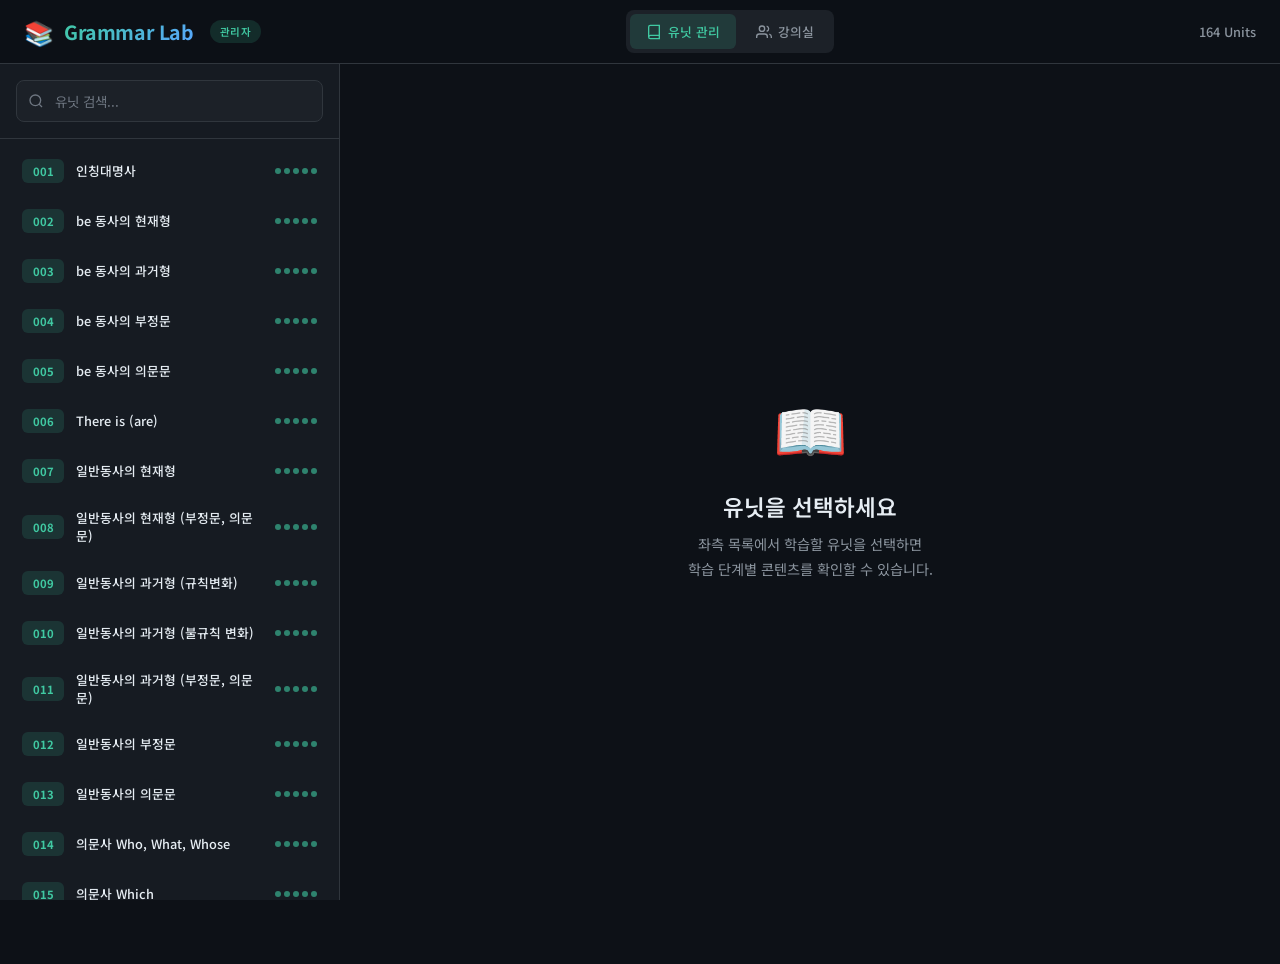
==== index.html @ 6ba76cbd "feat: update Unit 032, 033, 034 concept content with copyright-free versions" ====
<!DOCTYPE html>
<html lang="ko">
<head>
  <meta charset="UTF-8">
  <meta name="viewport" content="width=device-width, initial-scale=1.0">
  <title>영어 문법 학습기 - 관리자</title>
  <meta name="description" content="중등 영어 문법 학습 관리 시스템">
  <link rel="preconnect" href="https://fonts.googleapis.com">
  <link rel="preconnect" href="https://fonts.gstatic.com" crossorigin>
  <link href="https://fonts.googleapis.com/css2?family=Noto+Sans+KR:wght@300;400;500;600;700&family=Inter:wght@300;400;500;600;700&display=swap" rel="stylesheet">
  <link rel="stylesheet" href="style.css">
</head>
<body>
  <!-- Header -->
  <header id="app-header">
    <div class="header-left">
      <button class="mobile-menu-btn" id="mobileMenuBtn" aria-label="메뉴 열기">
        <svg viewBox="0 0 24 24" fill="none" stroke="currentColor" stroke-width="2" width="22" height="22"><line x1="3" y1="6" x2="21" y2="6"/><line x1="3" y1="12" x2="21" y2="12"/><line x1="3" y1="18" x2="21" y2="18"/></svg>
      </button>
      <div class="logo">
        <span class="logo-icon">📚</span>
        <h1>Grammar Lab</h1>
      </div>
      <span class="badge">관리자</span>
    </div>
    <nav class="header-tabs">
      <button class="header-tab active" data-tab="units" id="tabUnits">
        <svg viewBox="0 0 24 24" fill="none" stroke="currentColor" stroke-width="2" width="16" height="16"><path d="M4 19.5A2.5 2.5 0 016.5 17H20"/><path d="M6.5 2H20v20H6.5A2.5 2.5 0 014 19.5v-15A2.5 2.5 0 016.5 2z"/></svg>
        유닛 관리
      </button>
      <button class="header-tab" data-tab="classrooms" id="tabClassrooms">
        <svg viewBox="0 0 24 24" fill="none" stroke="currentColor" stroke-width="2" width="16" height="16"><path d="M17 21v-2a4 4 0 00-4-4H5a4 4 0 00-4 4v2"/><circle cx="9" cy="7" r="4"/><path d="M23 21v-2a4 4 0 00-3-3.87"/><path d="M16 3.13a4 4 0 010 7.75"/></svg>
        강의실
      </button>
    </nav>
    <div class="header-right">
      <span class="unit-count" id="unitCount">0 Units</span>
    </div>
  </header>

  <!-- ==================== TAB: 유닛 관리 ==================== -->
  <div id="tab-units" class="tab-content active">
    <div id="app-container">
      <div class="sidebar-backdrop" id="sidebarBackdrop"></div>
      <aside id="sidebar">
        <div class="search-box">
          <svg class="search-icon" viewBox="0 0 24 24" fill="none" stroke="currentColor" stroke-width="2">
            <circle cx="11" cy="11" r="8"/><line x1="21" y1="21" x2="16.65" y2="16.65"/>
          </svg>
          <input type="text" id="searchInput" placeholder="유닛 검색..." autocomplete="off">
        </div>
        <div id="unitList" class="unit-list"></div>
      </aside>
      <main id="mainContent">
        <div id="emptyState" class="empty-state">
          <div class="empty-icon">📖</div>
          <h2>유닛을 선택하세요</h2>
          <p>좌측 목록에서 학습할 유닛을 선택하면<br>학습 단계별 콘텐츠를 확인할 수 있습니다.</p>
        </div>
        <div id="unitDetail" class="unit-detail hidden">
          <div class="unit-header">
            <div class="unit-number" id="detailUnitNum"></div>
            <h2 class="unit-title" id="detailUnitTitle"></h2>
          </div>
          <div class="stage-stepper" id="stageStepper">
            <div class="stage-step" data-stage="concept"><div class="step-circle">1</div><div class="step-label">개념톡 <kbd class="stage-kbd">1</kbd></div></div>
            <div class="stage-connector"></div>
            <div class="stage-step" data-stage="practiceA"><div class="step-circle">2</div><div class="step-label">연습문제A <kbd class="stage-kbd">2</kbd></div></div>
            <div class="stage-connector"></div>
            <div class="stage-step" data-stage="practiceB"><div class="step-circle">3</div><div class="step-label">연습문제B <kbd class="stage-kbd">3</kbd></div></div>
            <div class="stage-connector"></div>
            <div class="stage-step" data-stage="descriptive"><div class="step-circle">4</div><div class="step-label">서술형문제 <kbd class="stage-kbd">4</kbd></div></div>
            <div class="stage-connector"></div>
            <div class="stage-step" data-stage="practical"><div class="step-circle">5</div><div class="step-label">실전문제 <kbd class="stage-kbd">5</kbd></div></div>
          </div>
          <div class="content-card" id="contentCard">
            <div class="content-header">
              <span class="content-stage-label" id="contentStageLabel"></span>
              <div class="content-nav">
                <button class="nav-btn" id="prevStageBtn" title="이전 단계">
                  <svg viewBox="0 0 24 24" fill="none" stroke="currentColor" stroke-width="2"><polyline points="15 18 9 12 15 6"/></svg>
                </button>
                <button class="nav-btn" id="nextStageBtn" title="다음 단계">
                  <svg viewBox="0 0 24 24" fill="none" stroke="currentColor" stroke-width="2"><polyline points="9 18 15 12 9 6"/></svg>
                </button>
              </div>
            </div>
            <div class="content-body" id="contentBody"></div>
          </div>
        </div>
      </main>
    </div>
  </div>

  <!-- ==================== TAB: 강의실 ==================== -->
  <div id="tab-classrooms" class="tab-content">
    <div id="classroom-container">
      <!-- Left: Classroom List -->
      <div class="sidebar-backdrop" id="classroomSidebarBackdrop"></div>
      <aside id="classroomSidebar" class="classroom-sidebar">
        <div class="sidebar-header-bar">
          <h3>강의실 목록</h3>
          <button class="btn-icon-add" id="btnCreateClassroom" title="새 강의실">
            <svg viewBox="0 0 24 24" fill="none" stroke="currentColor" stroke-width="2" width="18" height="18"><line x1="12" y1="5" x2="12" y2="19"/><line x1="5" y1="12" x2="19" y2="12"/></svg>
          </button>
        </div>
        <div id="classroomList" class="classroom-list"></div>
      </aside>

      <!-- Right: Classroom Detail -->
      <main id="classroomMain" class="classroom-main">
        <!-- Empty State -->
        <div id="classroomEmpty" class="empty-state">
          <div class="empty-icon">🏫</div>
          <h2>강의실을 선택하세요</h2>
          <p>좌측에서 강의실을 선택하거나<br>새 강의실을 만들어 유닛을 추가하세요.</p>
        </div>

        <!-- Classroom Detail -->
        <div id="classroomDetail" class="classroom-detail hidden">
          <!-- Classroom Header -->
          <div class="classroom-header">
            <div class="classroom-title-row">
              <h2 id="classroomName" class="classroom-name" contenteditable="false"></h2>
              <div class="classroom-actions">
                <button class="btn-sm btn-edit" id="btnEditName" title="이름 변경">
                  <svg viewBox="0 0 24 24" fill="none" stroke="currentColor" stroke-width="2" width="14" height="14"><path d="M11 4H4a2 2 0 0 0-2 2v14a2 2 0 0 0 2 2h14a2 2 0 0 0 2-2v-7"/><path d="M18.5 2.5a2.121 2.121 0 0 1 3 3L12 15l-4 1 1-4 9.5-9.5z"/></svg>
                </button>
                <button class="btn-sm btn-delete" id="btnDeleteClassroom" title="강의실 삭제">
                  <svg viewBox="0 0 24 24" fill="none" stroke="currentColor" stroke-width="2" width="14" height="14"><polyline points="3 6 5 6 21 6"/><path d="M19 6v14a2 2 0 0 1-2 2H7a2 2 0 0 1-2-2V6m3 0V4a2 2 0 0 1 2-2h4a2 2 0 0 1 2 2v2"/></svg>
                </button>
              </div>
            </div>
            <p class="classroom-info" id="classroomInfo"></p>
          </div>

          <!-- Assigned Units -->
          <div class="assigned-section">
            <div class="section-header">
              <h3>📋 배정된 유닛</h3>
              <div class="section-header-right">
                <span class="assigned-count" id="assignedCount">0개</span>
                <button class="btn-add-units-open" id="btnOpenAddUnits">
                  <svg viewBox="0 0 24 24" fill="none" stroke="currentColor" stroke-width="2" width="16" height="16"><line x1="12" y1="5" x2="12" y2="19"/><line x1="5" y1="12" x2="19" y2="12"/></svg>
                  유닛 추가
                </button>
              </div>
            </div>
            <div id="assignedUnits" class="assigned-units-grid"></div>
          </div>
        </div>
      </main>
    </div>
  </div>

  <!-- ==================== Unit Add Popup Modal ==================== -->
  <div id="addUnitsOverlay" class="modal-overlay hidden">
    <div class="add-units-popup">
      <div class="popup-header">
        <h3>📚 유닛 추가</h3>
        <button class="popup-close" id="btnCloseAddUnits">
          <svg viewBox="0 0 24 24" fill="none" stroke="currentColor" stroke-width="2" width="20" height="20"><line x1="18" y1="6" x2="6" y2="18"/><line x1="6" y1="6" x2="18" y2="18"/></svg>
        </button>
      </div>
      <div class="popup-content-area">
        <!-- Category Sidebar -->
        <div class="popup-category-sidebar">
          <div class="category-sidebar-header">
            <span class="category-header-label">카테고리</span>
            <div class="category-tabs">
              <button class="category-tab active" data-filter-tab="grammar" id="tabGrammar">문법</button>
              <button class="category-tab" data-filter-tab="level" id="tabLevel">레벨</button>
            </div>
          </div>
          <div id="categorySidebar" class="category-list"></div>
          <div id="levelSidebar" class="category-list hidden">
            <div class="level-placeholder">
              <span style="font-size:1.5rem">🏷️</span>
              <p>레벨 필터는<br>준비 중입니다.</p>
            </div>
          </div>
        </div>
        <!-- Unit List Area -->
        <div class="popup-units-area">
          <div class="popup-search-row">
            <div class="popup-search">
              <svg class="search-icon" viewBox="0 0 24 24" fill="none" stroke="currentColor" stroke-width="2">
                <circle cx="11" cy="11" r="8"/><line x1="21" y1="21" x2="16.65" y2="16.65"/>
              </svg>
              <input type="text" id="addUnitSearch" placeholder="유닛 검색... (번호 또는 이름)" autocomplete="off">
            </div>
            <button class="btn-add-all" id="btnAddAllVisible" title="표시된 유닛 전체 추가">전체 추가</button>
          </div>
          <div class="popup-body">
            <div id="availableUnits" class="popup-units-list"></div>
          </div>
        </div>
      </div>
      <div class="popup-footer">
        <span class="popup-selection-info" id="popupSelectionInfo"></span>
        <button class="modal-btn modal-cancel" id="btnAddUnitsCancel">닫기</button>
      </div>
    </div>
  </div>

  <!-- ==================== Stage Content Viewer Popup ==================== -->
  <div id="stageViewerOverlay" class="modal-overlay hidden">
    <div class="stage-viewer-popup">
      <div class="sv-header">
        <div class="sv-header-info">
          <span class="sv-unit-badge" id="svUnitBadge"></span>
          <h3 id="svTitle"></h3>
        </div>
        <div class="sv-header-actions">
          <label class="sv-toggle" title="정답 보기/숨기기">
            <input type="checkbox" id="svAnswerToggle" checked>
            <span class="sv-toggle-slider"></span>
            <span class="sv-toggle-label" id="svToggleLabel">정답 보기</span>
          </label>
          <button class="popup-close" id="btnCloseStageViewer">
            <svg viewBox="0 0 24 24" fill="none" stroke="currentColor" stroke-width="2" width="20" height="20"><line x1="18" y1="6" x2="6" y2="18"/><line x1="6" y1="6" x2="18" y2="18"/></svg>
          </button>
        </div>
      </div>
      <div class="sv-stage-tabs" id="svStageTabs"></div>
      <div class="sv-body" id="svBody"></div>
    </div>
  </div>

  <!-- Custom Modal -->
  <div id="modalOverlay" class="modal-overlay hidden">
    <div class="modal-box">
      <h3 id="modalTitle">새 강의실</h3>
      <input type="text" id="modalInput" placeholder="강의실 이름을 입력하세요" autocomplete="off">
      <div class="modal-actions">
        <button class="modal-btn modal-cancel" id="modalCancel">취소</button>
        <button class="modal-btn modal-confirm" id="modalConfirm">만들기</button>
      </div>
    </div>
  </div>

  <!-- Confirm Modal -->
  <div id="confirmOverlay" class="modal-overlay hidden">
    <div class="modal-box">
      <h3 id="confirmTitle">강의실 삭제</h3>
      <p id="confirmMessage" class="confirm-msg"></p>
      <div class="modal-actions">
        <button class="modal-btn modal-cancel" id="confirmCancel">취소</button>
        <button class="modal-btn modal-danger" id="confirmOk">삭제</button>
      </div>
    </div>
  </div>

  <script src="app.js"></script>
</body>
</html>
---- style.css ----
/* ============================================
   Grammar Lab - Admin Page Styles
   Dark mode premium design
   ============================================ */

:root {
  /* Color palette */
  --bg-primary: #0d1117;
  --bg-secondary: #161b22;
  --bg-tertiary: #1c2128;
  --bg-card: #21262d;
  --bg-hover: #292e36;
  --bg-active: #1a3a52;

  --text-primary: #e6edf3;
  --text-secondary: #8b949e;
  --text-muted: #6e7681;

  --accent: #40c9a2;
  --accent-dim: rgba(64, 201, 162, 0.15);
  --accent-glow: rgba(64, 201, 162, 0.3);

  --step-1: #40c9a2;
  --step-2: #58a6ff;
  --step-3: #d2a8ff;
  --step-4: #f7c948;
  --step-5: #ff7b72;

  --border: #30363d;
  --border-light: #3d444d;

  --radius-sm: 8px;
  --radius-md: 12px;
  --radius-lg: 16px;
  --radius-xl: 20px;

  --shadow-sm: 0 2px 8px rgba(0,0,0,0.3);
  --shadow-md: 0 4px 16px rgba(0,0,0,0.4);
  --shadow-lg: 0 8px 32px rgba(0,0,0,0.5);

  --transition: 0.25s cubic-bezier(0.4, 0, 0.2, 1);

  --sidebar-width: 340px;
  --header-height: 64px;
}

/* ---- Reset & Base ---- */
*, *::before, *::after {
  margin: 0;
  padding: 0;
  box-sizing: border-box;
}

html {
  font-size: 15px;
  scroll-behavior: smooth;
}

body {
  font-family: 'Noto Sans KR', 'Inter', -apple-system, sans-serif;
  background: var(--bg-primary);
  color: var(--text-primary);
  min-height: 100vh;
  overflow: hidden;
}

/* ---- Scrollbar ---- */
::-webkit-scrollbar {
  width: 6px;
}
::-webkit-scrollbar-track {
  background: transparent;
}
::-webkit-scrollbar-thumb {
  background: var(--border);
  border-radius: 3px;
}
::-webkit-scrollbar-thumb:hover {
  background: var(--border-light);
}

/* ---- Header ---- */
#app-header {
  position: fixed;
  top: 0;
  left: 0;
  right: 0;
  height: var(--header-height);
  background: rgba(13, 17, 23, 0.85);
  backdrop-filter: blur(16px);
  -webkit-backdrop-filter: blur(16px);
  border-bottom: 1px solid var(--border);
  display: flex;
  align-items: center;
  justify-content: space-between;
  padding: 0 24px;
  z-index: 100;
}

.header-left {
  display: flex;
  align-items: center;
  gap: 16px;
}

.logo {
  display: flex;
  align-items: center;
  gap: 10px;
}

.logo-icon {
  font-size: 1.6rem;
}

.logo h1 {
  font-size: 1.3rem;
  font-weight: 700;
  background: linear-gradient(135deg, var(--accent), #58a6ff);
  -webkit-background-clip: text;
  -webkit-text-fill-color: transparent;
  background-clip: text;
  letter-spacing: -0.02em;
}

.badge {
  font-size: 0.7rem;
  font-weight: 600;
  padding: 4px 10px;
  border-radius: 20px;
  background: var(--accent-dim);
  color: var(--accent);
  text-transform: uppercase;
  letter-spacing: 0.05em;
}

.header-right {
  display: flex;
  align-items: center;
  gap: 16px;
}

.unit-count {
  font-size: 0.85rem;
  color: var(--text-secondary);
  font-weight: 500;
}

/* ---- Layout ---- */
#app-container {
  display: flex;
  margin-top: var(--header-height);
  height: calc(100vh - var(--header-height));
}

/* ---- Sidebar ---- */
#sidebar {
  width: var(--sidebar-width);
  min-width: var(--sidebar-width);
  background: var(--bg-secondary);
  border-right: 1px solid var(--border);
  display: flex;
  flex-direction: column;
  height: 100%;
}

.search-box {
  padding: 16px;
  position: relative;
  border-bottom: 1px solid var(--border);
}

.search-icon {
  position: absolute;
  left: 28px;
  top: 50%;
  transform: translateY(-50%);
  width: 16px;
  height: 16px;
  color: var(--text-muted);
  pointer-events: none;
}

.search-box input {
  width: 100%;
  padding: 10px 14px 10px 38px;
  border: 1px solid var(--border);
  border-radius: var(--radius-sm);
  background: var(--bg-tertiary);
  color: var(--text-primary);
  font-size: 0.9rem;
  font-family: inherit;
  outline: none;
  transition: border-color var(--transition), box-shadow var(--transition);
}

.search-box input::placeholder {
  color: var(--text-muted);
}

.search-box input:focus {
  border-color: var(--accent);
  box-shadow: 0 0 0 3px var(--accent-dim);
}

/* ---- Unit List ---- */
.unit-list {
  flex: 1;
  overflow-y: auto;
  padding: 8px;
}

.unit-item {
  display: flex;
  align-items: center;
  gap: 12px;
  padding: 12px 14px;
  border-radius: var(--radius-sm);
  cursor: pointer;
  transition: background var(--transition), transform 0.15s ease;
  margin-bottom: 2px;
}

.unit-item:hover {
  background: var(--bg-hover);
}

.unit-item.active {
  background: var(--bg-active);
  border-left: 3px solid var(--accent);
  padding-left: 11px;
}

.unit-item .unit-num {
  font-size: 0.75rem;
  font-weight: 700;
  color: var(--accent);
  background: var(--accent-dim);
  padding: 4px 8px;
  border-radius: 6px;
  min-width: 42px;
  text-align: center;
  flex-shrink: 0;
}

.unit-item .unit-name {
  font-size: 0.85rem;
  font-weight: 500;
  line-height: 1.4;
  color: var(--text-primary);
  overflow: hidden;
  text-overflow: ellipsis;
  display: -webkit-box;
  -webkit-line-clamp: 2;
  -webkit-box-orient: vertical;
}

.unit-item.active .unit-name {
  color: var(--accent);
}

/* Stage dots in sidebar */
.unit-item .stage-dots {
  display: flex;
  gap: 3px;
  margin-left: auto;
  flex-shrink: 0;
}

.unit-item .stage-dot {
  width: 6px;
  height: 6px;
  border-radius: 50%;
  background: var(--border-light);
}

.unit-item .stage-dot.available {
  background: var(--accent);
  opacity: 0.6;
}

/* ---- Main Content ---- */
#mainContent {
  flex: 1;
  overflow-y: auto;
  padding: 32px 40px;
}

/* ---- Empty State ---- */
.empty-state {
  display: flex;
  flex-direction: column;
  align-items: center;
  justify-content: center;
  height: 100%;
  text-align: center;
  animation: fadeInUp 0.6s ease;
}

.empty-icon {
  font-size: 4rem;
  margin-bottom: 20px;
  animation: float 3s ease-in-out infinite;
}

@keyframes float {
  0%, 100% { transform: translateY(0px); }
  50% { transform: translateY(-12px); }
}

.empty-state h2 {
  font-size: 1.5rem;
  font-weight: 600;
  margin-bottom: 10px;
  color: var(--text-primary);
}

.empty-state p {
  font-size: 0.95rem;
  color: var(--text-secondary);
  line-height: 1.7;
}

/* ---- Hidden ---- */
.hidden {
  display: none !important;
}

/* ---- Unit Detail ---- */
.unit-detail {
  animation: fadeInUp 0.4s ease;
}

@keyframes fadeInUp {
  from {
    opacity: 0;
    transform: translateY(16px);
  }
  to {
    opacity: 1;
    transform: translateY(0);
  }
}

.unit-header {
  display: flex;
  align-items: center;
  gap: 16px;
  margin-bottom: 28px;
}

.unit-number {
  font-size: 1.1rem;
  font-weight: 800;
  color: var(--accent);
  background: var(--accent-dim);
  padding: 8px 16px;
  border-radius: var(--radius-md);
  letter-spacing: 0.02em;
}

.unit-title {
  font-size: 1.6rem;
  font-weight: 700;
  letter-spacing: -0.02em;
}

/* ---- Stage Stepper ---- */
.stage-stepper {
  display: flex;
  align-items: center;
  justify-content: center;
  gap: 0;
  margin-bottom: 32px;
  padding: 24px 16px;
  background: var(--bg-secondary);
  border-radius: var(--radius-lg);
  border: 1px solid var(--border);
}

.stage-step {
  display: flex;
  flex-direction: column;
  align-items: center;
  gap: 8px;
  cursor: pointer;
  position: relative;
  transition: transform var(--transition);
  padding: 4px 8px;
}

.stage-step:hover {
  transform: translateY(-2px);
}

.step-circle {
  width: 44px;
  height: 44px;
  border-radius: 50%;
  display: flex;
  align-items: center;
  justify-content: center;
  font-weight: 700;
  font-size: 1rem;
  background: var(--bg-tertiary);
  border: 2px solid var(--border-light);
  color: var(--text-secondary);
  transition: all var(--transition);
}

.stage-step.active .step-circle {
  transform: scale(1.15);
  box-shadow: 0 0 20px var(--accent-glow);
}

.stage-step[data-stage="concept"] .step-circle { border-color: color-mix(in srgb, var(--step-1) 50%, transparent); }
.stage-step[data-stage="practiceA"] .step-circle { border-color: color-mix(in srgb, var(--step-2) 50%, transparent); }
.stage-step[data-stage="practiceB"] .step-circle { border-color: color-mix(in srgb, var(--step-3) 50%, transparent); }
.stage-step[data-stage="descriptive"] .step-circle { border-color: color-mix(in srgb, var(--step-4) 50%, transparent); }
.stage-step[data-stage="practical"] .step-circle { border-color: color-mix(in srgb, var(--step-5) 50%, transparent); }

.stage-step[data-stage="concept"].active .step-circle { background: var(--step-1); color: #000; border-color: var(--step-1); }
.stage-step[data-stage="practiceA"].active .step-circle { background: var(--step-2); color: #000; border-color: var(--step-2); }
.stage-step[data-stage="practiceB"].active .step-circle { background: var(--step-3); color: #000; border-color: var(--step-3); }
.stage-step[data-stage="descriptive"].active .step-circle { background: var(--step-4); color: #000; border-color: var(--step-4); }
.stage-step[data-stage="practical"].active .step-circle { background: var(--step-5); color: #000; border-color: var(--step-5); }

.stage-step.unavailable {
  opacity: 0.35;
  cursor: not-allowed;
}

.step-label {
  font-size: 0.75rem;
  font-weight: 600;
  color: var(--text-secondary);
  transition: color var(--transition);
  white-space: nowrap;
}

.stage-step.active .step-label {
  color: var(--text-primary);
}

/* Keyboard shortcut badges */
.stage-kbd {
  display: inline-flex;
  align-items: center;
  justify-content: center;
  font-family: 'Inter', monospace;
  font-size: 0.6rem;
  font-weight: 700;
  min-width: 16px;
  height: 16px;
  padding: 0 4px;
  margin-left: 4px;
  border: 1px solid var(--border-light);
  border-radius: 3px;
  background: var(--bg-tertiary);
  color: var(--text-muted);
  box-shadow: 0 1px 0 rgba(0,0,0,0.3);
  vertical-align: middle;
  line-height: 1;
}

.stage-step.active .stage-kbd {
  border-color: rgba(255,255,255,0.2);
  color: var(--text-secondary);
  background: rgba(255,255,255,0.08);
}

.stage-connector {
  flex: 1;
  max-width: 60px;
  min-width: 20px;
  height: 2px;
  background: var(--border-light);
  margin: 0 -4px;
  margin-bottom: 24px;
  position: relative;
}

/* ---- Content Card ---- */
.content-card {
  background: var(--bg-secondary);
  border: 1px solid var(--border);
  border-radius: var(--radius-lg);
  overflow: hidden;
  min-height: 400px;
}

.content-header {
  display: flex;
  align-items: center;
  justify-content: space-between;
  padding: 16px 24px;
  border-bottom: 1px solid var(--border);
  background: var(--bg-tertiary);
}

.content-stage-label {
  font-size: 0.9rem;
  font-weight: 600;
  color: var(--accent);
}

.content-nav {
  display: flex;
  gap: 8px;
}

.nav-btn {
  width: 36px;
  height: 36px;
  border: 1px solid var(--border);
  border-radius: var(--radius-sm);
  background: var(--bg-card);
  color: var(--text-secondary);
  cursor: pointer;
  display: flex;
  align-items: center;
  justify-content: center;
  transition: all var(--transition);
}

.nav-btn:hover {
  background: var(--bg-hover);
  color: var(--text-primary);
  border-color: var(--border-light);
}

.nav-btn:disabled {
  opacity: 0.3;
  cursor: not-allowed;
}

.nav-btn svg {
  width: 18px;
  height: 18px;
}

/* ---- Content Body (MD rendered) ---- */
.content-body {
  padding: 28px 32px;
  line-height: 1.85;
  font-size: 0.95rem;
  max-height: calc(100vh - 380px);
  overflow-y: auto;
}

.content-body h1 {
  font-size: 1.4rem;
  font-weight: 700;
  margin-bottom: 20px;
  padding-bottom: 12px;
  border-bottom: 2px solid var(--accent-dim);
  color: var(--accent);
}

.content-body h2 {
  font-size: 1.2rem;
  font-weight: 600;
  margin: 24px 0 12px;
  color: var(--text-primary);
}

.content-body p {
  margin-bottom: 12px;
  color: var(--text-primary);
}

.content-body strong {
  color: var(--accent);
  font-weight: 600;
}

.content-body blockquote {
  border-left: 3px solid var(--accent);
  margin: 12px 0;
  padding: 10px 18px;
  background: var(--accent-dim);
  border-radius: 0 var(--radius-sm) var(--radius-sm) 0;
  color: var(--text-primary);
}

.content-body blockquote strong {
  color: #58a6ff;
}

.content-body hr {
  border: none;
  border-top: 1px solid var(--border);
  margin: 20px 0;
}

.content-body u {
  text-decoration-color: var(--step-5);
  text-underline-offset: 3px;
}

.content-body code {
  background: var(--bg-card);
  padding: 2px 6px;
  border-radius: 4px;
  font-size: 0.9em;
  color: var(--step-2);
}

.content-body ol,
.content-body ul {
  margin: 8px 0 12px 20px;
}

.content-body li {
  margin-bottom: 6px;
}

/* Teacher / Student markers */
.content-body .teacher-line {
  display: flex;
  gap: 8px;
  align-items: flex-start;
  margin-bottom: 8px;
}

.content-body .answer-block {
  background: rgba(64, 201, 162, 0.08);
  border: 1px solid rgba(64, 201, 162, 0.2);
  border-radius: var(--radius-sm);
  padding: 8px 14px;
  margin: 6px 0 12px;
  font-weight: 500;
}

.content-body .answer-block::before {
  content: '✅ 정답: ';
  color: var(--accent);
  font-weight: 600;
}

.content-body .question-block {
  background: rgba(88, 166, 255, 0.08);
  border: 1px solid rgba(88, 166, 255, 0.15);
  border-radius: var(--radius-sm);
  padding: 12px 16px;
  margin: 10px 0;
}

/* Fill-in-the-blank styled markers */
.fill-blank {
  display: inline-block;
  min-width: 120px;
  text-align: center;
  border-bottom: 2px solid var(--accent);
  color: var(--accent);
  font-weight: 600;
  padding: 2px 14px;
  margin: 0 2px;
  background: rgba(64, 201, 162, 0.1);
  border-radius: 3px 3px 0 0;
  letter-spacing: 2px;
  font-size: 0.95em;
}

.sv-body .fill-blank {
  min-width: 120px;
}

/* Answer choice chips */
.choice-options {
  display: flex;
  align-items: center;
  gap: 8px;
  margin: 6px 0 4px;
  flex-wrap: wrap;
}

.choice-label {
  font-size: 0.8em;
  font-weight: 600;
  color: var(--step-5);
  background: rgba(187, 119, 247, 0.12);
  padding: 3px 10px;
  border-radius: 10px;
  letter-spacing: 1px;
}

.choice-chip {
  display: inline-block;
  background: rgba(187, 119, 247, 0.08);
  border: 1px solid rgba(187, 119, 247, 0.3);
  color: var(--text-primary);
  padding: 4px 16px;
  border-radius: 14px;
  font-size: 0.92em;
  font-weight: 500;
  letter-spacing: 0.5px;
}

/* Question images */
.q-image {
  display: block;
  max-width: 280px;
  margin: 8px 0;
  border-radius: var(--radius-sm);
  border: 1px solid var(--border);
}

/* Number badges */
.q-number {
  display: inline-flex;
  align-items: center;
  justify-content: center;
  width: 28px;
  height: 28px;
  border-radius: 50%;
  background: var(--accent-dim);
  color: var(--accent);
  font-size: 0.75rem;
  font-weight: 700;
  margin-right: 8px;
  flex-shrink: 0;
}

/* ---- Animations ---- */
@keyframes slideIn {
  from { opacity: 0; transform: translateX(-8px); }
  to { opacity: 1; transform: translateX(0); }
}

.unit-item {
  animation: slideIn 0.3s ease forwards;
  opacity: 0;
}

/* Stagger animation for unit items */
.unit-item:nth-child(1) { animation-delay: 0s; }
.unit-item:nth-child(2) { animation-delay: 0.02s; }
.unit-item:nth-child(3) { animation-delay: 0.04s; }
.unit-item:nth-child(4) { animation-delay: 0.06s; }
.unit-item:nth-child(5) { animation-delay: 0.08s; }
.unit-item:nth-child(6) { animation-delay: 0.1s; }
.unit-item:nth-child(7) { animation-delay: 0.12s; }
.unit-item:nth-child(8) { animation-delay: 0.14s; }
.unit-item:nth-child(9) { animation-delay: 0.16s; }
.unit-item:nth-child(10) { animation-delay: 0.18s; }
.unit-item:nth-child(n+11) { animation-delay: 0.2s; }

/* ---- Mobile Menu Button (hidden on desktop) ---- */
.mobile-menu-btn {
  display: none;
  width: 40px;
  height: 40px;
  border: 1px solid var(--border);
  border-radius: var(--radius-sm);
  background: var(--bg-tertiary);
  color: var(--text-secondary);
  cursor: pointer;
  align-items: center;
  justify-content: center;
  transition: all var(--transition);
  flex-shrink: 0;
}

.mobile-menu-btn:hover {
  background: var(--bg-hover);
  color: var(--text-primary);
}

/* ---- Sidebar Backdrop (hidden on desktop) ---- */
.sidebar-backdrop {
  display: none;
}

/* ---- Responsive: Tablet (≤900px) ---- */
@media (max-width: 900px) {
  :root {
    --sidebar-width: 280px;
  }

  #mainContent,
  .classroom-main {
    padding: 20px;
  }

  .stage-stepper {
    flex-wrap: wrap;
    gap: 8px;
  }

  .stage-connector {
    display: none;
  }
}

/* ---- Responsive: Mobile (≤768px) ---- */
@media (max-width: 768px) {
  :root {
    --header-height: 56px;
    --sidebar-width: 85vw;
  }

  html {
    font-size: 14px;
  }

  body {
    overflow-x: hidden;
    overflow-y: auto;
  }

  /* ---- Mobile Header ---- */
  .mobile-menu-btn {
    display: flex;
  }

  #app-header {
    padding: 0 12px;
    height: var(--header-height);
  }

  .header-left {
    gap: 10px;
  }

  .logo-icon {
    font-size: 1.3rem;
  }

  .logo h1 {
    font-size: 1.1rem;
  }

  .badge {
    font-size: 0.6rem;
    padding: 3px 8px;
  }

  .header-tabs {
    padding: 2px;
    gap: 2px;
  }

  .header-tab {
    padding: 6px 10px;
    font-size: 0.78rem;
    gap: 4px;
  }

  .header-tab svg {
    width: 14px;
    height: 14px;
  }

  .header-right {
    display: none;
  }

  /* ---- Mobile Sidebar (slide overlay) ---- */
  .sidebar-backdrop {
    display: block;
    position: fixed;
    top: var(--header-height);
    left: 0;
    right: 0;
    bottom: 0;
    background: rgba(0, 0, 0, 0.5);
    backdrop-filter: blur(2px);
    z-index: 49;
    opacity: 0;
    pointer-events: none;
    transition: opacity 0.3s ease;
  }

  .sidebar-backdrop.active {
    opacity: 1;
    pointer-events: auto;
  }

  #sidebar,
  .classroom-sidebar {
    position: fixed;
    left: 0;
    top: var(--header-height);
    height: calc(100vh - var(--header-height));
    z-index: 50;
    width: var(--sidebar-width);
    min-width: var(--sidebar-width);
    transform: translateX(-100%);
    transition: transform 0.3s cubic-bezier(0.4, 0, 0.2, 1);
    box-shadow: none;
  }

  #sidebar.open,
  .classroom-sidebar.open {
    transform: translateX(0);
    box-shadow: 4px 0 24px rgba(0, 0, 0, 0.4);
  }

  /* ---- Mobile Main Layout ---- */
  #app-container,
  #classroom-container {
    flex-direction: column;
    height: auto;
    min-height: calc(100vh - var(--header-height));
  }

  #mainContent,
  .classroom-main {
    flex: 1;
    padding: 16px;
    overflow-y: auto;
    -webkit-overflow-scrolling: touch;
  }

  /* ---- Mobile Unit Detail ---- */
  .unit-header {
    flex-direction: column;
    align-items: flex-start;
    gap: 8px;
    margin-bottom: 16px;
  }

  .unit-number {
    font-size: 0.9rem;
    padding: 6px 12px;
  }

  .unit-title {
    font-size: 1.2rem;
  }

  /* ---- Mobile Stage Stepper ---- */
  .stage-stepper {
    padding: 14px 8px;
    margin-bottom: 16px;
    overflow-x: auto;
    flex-wrap: nowrap;
    -webkit-overflow-scrolling: touch;
    gap: 0;
    justify-content: flex-start;
  }

  .stage-stepper::-webkit-scrollbar {
    display: none;
  }

  .stage-step {
    min-width: 0;
    flex-shrink: 0;
    padding: 4px 6px;
  }

  .step-circle {
    width: 36px;
    height: 36px;
    font-size: 0.85rem;
  }

  .step-label {
    font-size: 0.65rem;
  }

  .stage-connector {
    min-width: 12px;
    max-width: 24px;
  }

  /* ---- Mobile Content Card ---- */
  .content-card {
    min-height: 300px;
    border-radius: var(--radius-md);
  }

  .content-header {
    padding: 12px 14px;
  }

  .content-stage-label {
    font-size: 0.8rem;
  }

  .content-body {
    padding: 16px;
    max-height: none;
    font-size: 0.9rem;
  }

  .content-body h1 {
    font-size: 1.15rem;
  }

  .content-body h2 {
    font-size: 1.05rem;
  }

  /* ---- Mobile Empty State ---- */
  .empty-state {
    padding: 40px 20px;
    min-height: calc(100vh - var(--header-height) - 40px);
  }

  .empty-icon {
    font-size: 3rem;
  }

  .empty-state h2 {
    font-size: 1.2rem;
  }

  .empty-state p {
    font-size: 0.85rem;
  }

  /* ---- Mobile Classroom Detail ---- */
  .classroom-header {
    margin-bottom: 20px;
  }

  .classroom-name {
    font-size: 1.2rem;
  }

  .classroom-title-row {
    flex-wrap: wrap;
    gap: 8px;
  }

  .assigned-section {
    margin-bottom: 20px;
  }

  .section-header {
    flex-wrap: wrap;
    gap: 8px;
  }

  .section-header h3 {
    font-size: 0.95rem;
  }

  .section-header-right {
    width: 100%;
    justify-content: space-between;
  }

  /* ---- Mobile Stage Row in Cards ---- */
  .auc-stages-row {
    overflow-x: auto;
    -webkit-overflow-scrolling: touch;
    justify-content: flex-start;
    padding: 4px 0;
  }

  .auc-stages-row::-webkit-scrollbar {
    display: none;
  }

  .auc-stage-circle {
    width: 26px;
    height: 26px;
    font-size: 0.65rem;
  }

  .auc-stage-label {
    font-size: 0.55rem;
  }

  .auc-stage-connector {
    width: 16px;
    margin-bottom: 14px;
  }

  /* ---- Mobile Add Units Popup ---- */
  .add-units-popup {
    width: 100vw;
    max-width: 100vw;
    max-height: 100vh;
    height: 100vh;
    border-radius: 0;
  }

  .popup-content-area {
    flex-direction: column;
  }

  .popup-category-sidebar {
    width: 100%;
    min-width: 100%;
    border-right: none;
    border-bottom: 1px solid var(--border);
    max-height: 140px;
  }

  .category-list {
    display: flex;
    flex-wrap: wrap;
    overflow-x: auto;
    padding: 6px;
    gap: 4px;
  }

  .category-btn {
    padding: 6px 10px;
    white-space: nowrap;
    font-size: 0.72rem;
    flex-shrink: 0;
    width: auto;
  }

  .popup-units-area {
    flex: 1;
    min-height: 0;
  }

  .popup-search-row {
    padding: 10px 12px;
  }

  .popup-body {
    padding: 0 12px;
    max-height: none;
    flex: 1;
  }

  /* ---- Mobile Modals ---- */
  .modal-box {
    min-width: 0;
    max-width: 92vw;
    width: 92vw;
    padding: 20px;
  }

  /* ---- Mobile Chat UI ---- */
  .chat-container {
    padding: 12px;
    max-height: none;
    gap: 10px;
  }

  .chat-bubble {
    max-width: 92%;
  }

  .bubble-avatar {
    width: 30px;
    height: 30px;
    font-size: 1rem;
  }

  .bubble-text {
    padding: 8px 12px;
    font-size: 0.82rem;
  }

  .chat-example {
    margin: 0 36px;
    padding: 8px 12px;
    font-size: 0.8rem;
  }

  .chat-text {
    margin: 0 36px;
    font-size: 0.8rem;
  }

  .chat-quiz {
    padding: 12px;
  }

  .quiz-option {
    padding: 8px 12px;
    font-size: 0.8rem;
  }

  .chat-continue {
    padding: 10px 12px;
    gap: 8px;
  }

  .chat-next-btn {
    padding: 8px 20px;
    font-size: 0.82rem;
  }

  .tts-mute-btn {
    padding: 6px 10px;
    font-size: 0.75rem;
  }

  .tts-mute-btn span {
    display: none;
  }

  /* ---- Mobile Stage Viewer Popup ---- */
  .stage-viewer-popup {
    width: 100vw;
    max-width: 100vw;
    max-height: 100vh;
    height: 100vh;
    border-radius: 0;
  }

  .sv-header {
    flex-wrap: wrap;
    padding: 12px 14px;
    gap: 8px;
  }

  .sv-header h3 {
    font-size: 0.95rem;
  }

  .sv-header-actions {
    gap: 8px;
  }

  .sv-toggle-label {
    display: none;
  }

  .sv-stage-tabs {
    padding: 8px 12px;
    gap: 4px;
  }

  .sv-tab {
    padding: 6px 10px;
    font-size: 0.72rem;
  }

  .sv-tab-num {
    width: 18px;
    height: 18px;
    font-size: 0.6rem;
  }

  .sv-body {
    padding: 16px;
    font-size: 0.85rem;
  }
}

/* ============================================
   Header Tabs
   ============================================ */
.header-tabs {
  display: flex;
  gap: 4px;
  background: var(--bg-tertiary);
  padding: 4px;
  border-radius: var(--radius-sm);
}

.header-tab {
  display: flex;
  align-items: center;
  gap: 6px;
  padding: 8px 16px;
  border: none;
  border-radius: 6px;
  background: transparent;
  color: var(--text-secondary);
  font-family: inherit;
  font-size: 0.85rem;
  font-weight: 500;
  cursor: pointer;
  transition: all var(--transition);
  white-space: nowrap;
}

.header-tab:hover {
  color: var(--text-primary);
  background: var(--bg-hover);
}

.header-tab.active {
  background: var(--accent-dim);
  color: var(--accent);
}

.header-tab svg {
  flex-shrink: 0;
}

/* ============================================
   Tab Content
   ============================================ */
.tab-content {
  display: none;
}

.tab-content.active {
  display: block;
}

/* ============================================
   Classroom Tab Layout
   ============================================ */
#classroom-container {
  display: flex;
  margin-top: var(--header-height);
  height: calc(100vh - var(--header-height));
}

.classroom-sidebar {
  width: 300px;
  min-width: 300px;
  background: var(--bg-secondary);
  border-right: 1px solid var(--border);
  display: flex;
  flex-direction: column;
  height: 100%;
}

.sidebar-header-bar {
  display: flex;
  align-items: center;
  justify-content: space-between;
  padding: 16px 18px;
  border-bottom: 1px solid var(--border);
}

.sidebar-header-bar h3 {
  font-size: 0.95rem;
  font-weight: 600;
  color: var(--text-primary);
}

.btn-icon-add {
  width: 34px;
  height: 34px;
  border: 1px solid var(--accent);
  border-radius: var(--radius-sm);
  background: var(--accent-dim);
  color: var(--accent);
  cursor: pointer;
  display: flex;
  align-items: center;
  justify-content: center;
  transition: all var(--transition);
}

.btn-icon-add:hover {
  background: var(--accent);
  color: #000;
}

.classroom-list {
  flex: 1;
  overflow-y: auto;
  padding: 8px;
}

.classroom-item {
  display: flex;
  align-items: center;
  gap: 12px;
  padding: 14px 16px;
  border-radius: var(--radius-sm);
  cursor: pointer;
  transition: background var(--transition);
  margin-bottom: 2px;
}

.classroom-item:hover {
  background: var(--bg-hover);
}

.classroom-item.active {
  background: var(--bg-active);
  border-left: 3px solid var(--step-2);
  padding-left: 13px;
}

.classroom-item .classroom-icon {
  font-size: 1.3rem;
  flex-shrink: 0;
}

.classroom-item .classroom-item-info {
  flex: 1;
  min-width: 0;
}

.classroom-item .classroom-item-name {
  font-size: 0.9rem;
  font-weight: 600;
  color: var(--text-primary);
  margin-bottom: 2px;
}

.classroom-item.active .classroom-item-name {
  color: var(--step-2);
}

.classroom-item .classroom-item-count {
  font-size: 0.75rem;
  color: var(--text-muted);
}

/* ---- Classroom Main ---- */
.classroom-main {
  flex: 1;
  overflow-y: auto;
  padding: 32px 40px;
}

.classroom-detail {
  animation: fadeInUp 0.4s ease;
}

.classroom-header {
  margin-bottom: 32px;
}

.classroom-title-row {
  display: flex;
  align-items: center;
  gap: 12px;
  margin-bottom: 8px;
}

.classroom-name {
  font-size: 1.6rem;
  font-weight: 700;
  letter-spacing: -0.02em;
  outline: none;
  padding: 4px 8px;
  border-radius: var(--radius-sm);
  border: 2px solid transparent;
  transition: border-color var(--transition);
}

.classroom-name[contenteditable="true"] {
  border-color: var(--step-2);
  background: var(--bg-tertiary);
}

.classroom-actions {
  display: flex;
  gap: 8px;
}

.btn-sm {
  width: 32px;
  height: 32px;
  border: 1px solid var(--border);
  border-radius: 6px;
  background: var(--bg-card);
  cursor: pointer;
  display: flex;
  align-items: center;
  justify-content: center;
  transition: all var(--transition);
}

.btn-edit {
  color: var(--step-2);
}
.btn-edit:hover {
  background: rgba(88, 166, 255, 0.15);
  border-color: var(--step-2);
}

.btn-delete {
  color: var(--step-5);
}
.btn-delete:hover {
  background: rgba(255, 123, 114, 0.15);
  border-color: var(--step-5);
}

.classroom-info {
  font-size: 0.85rem;
  color: var(--text-secondary);
  padding-left: 12px;
}

/* ---- Assigned Units Section ---- */
.assigned-section {
  margin-bottom: 32px;
}

.section-header {
  display: flex;
  align-items: center;
  justify-content: space-between;
  margin-bottom: 16px;
}

.section-header h3 {
  font-size: 1.05rem;
  font-weight: 600;
}

.assigned-count {
  font-size: 0.8rem;
  font-weight: 600;
  color: var(--accent);
  background: var(--accent-dim);
  padding: 4px 10px;
  border-radius: 12px;
}

.assigned-units-grid {
  display: flex;
  flex-direction: column;
  gap: 10px;
  min-height: 60px;
}

.assigned-unit-card {
  display: flex;
  flex-direction: column;
  gap: 10px;
  padding: 14px 18px;
  background: var(--bg-secondary);
  border: 1px solid var(--border);
  border-radius: var(--radius-md);
  transition: all var(--transition);
  animation: fadeInUp 0.3s ease;
}

.assigned-unit-card:hover {
  border-color: var(--border-light);
  background: var(--bg-tertiary);
}

.assigned-unit-card .auc-top-row {
  display: flex;
  align-items: center;
  gap: 12px;
}

.assigned-unit-card .auc-num {
  font-size: 0.7rem;
  font-weight: 700;
  color: var(--accent);
  background: var(--accent-dim);
  padding: 4px 8px;
  border-radius: 6px;
  flex-shrink: 0;
}

.assigned-unit-card .auc-title {
  font-size: 0.85rem;
  font-weight: 500;
  flex: 1;
  min-width: 0;
  overflow: hidden;
  text-overflow: ellipsis;
  white-space: nowrap;
}

.assigned-unit-card .auc-remove {
  width: 28px;
  height: 28px;
  border: none;
  border-radius: 6px;
  background: transparent;
  color: var(--text-muted);
  cursor: pointer;
  display: flex;
  align-items: center;
  justify-content: center;
  transition: all var(--transition);
  flex-shrink: 0;
}

.assigned-unit-card .auc-remove:hover {
  background: rgba(255, 123, 114, 0.15);
  color: var(--step-5);
}

.assigned-unit-card .auc-remove svg {
  width: 14px;
  height: 14px;
}

/* ---- Stages Stepper Row ---- */
.auc-stages-row {
  display: flex;
  align-items: center;
  justify-content: center;
  gap: 0;
  padding: 4px 8px;
}

.auc-stage {
  display: flex;
  flex-direction: column;
  align-items: center;
  gap: 5px;
  flex-shrink: 0;
}

.auc-stage-circle {
  width: 30px;
  height: 30px;
  border-radius: 50%;
  border: 2px solid;
  display: flex;
  align-items: center;
  justify-content: center;
  font-size: 0.75rem;
  font-weight: 700;
  background: var(--bg-primary);
  cursor: pointer;
  transition: all var(--transition);
}

.auc-stage-circle:hover {
  transform: scale(1.15);
  box-shadow: 0 0 12px rgba(255,255,255,0.15);
}

.auc-stage-circle:active {
  transform: scale(0.95);
}

.auc-stage-label {
  font-size: 0.65rem;
  color: var(--text-secondary);
  white-space: nowrap;
}

.auc-stage-connector {
  width: 28px;
  height: 2px;
  background: var(--border-light);
  flex-shrink: 0;
  margin-bottom: 18px;
}

.assigned-empty {
  grid-column: 1 / -1;
  text-align: center;
  padding: 40px 20px;
  color: var(--text-muted);
  font-size: 0.9rem;
  border: 2px dashed var(--border);
  border-radius: var(--radius-md);
}

/* ---- Add Units Section ---- */
.add-units-section {
  margin-bottom: 32px;
}

.add-units-search {
  position: relative;
  margin-bottom: 12px;
}

.add-units-search .search-icon {
  position: absolute;
  left: 14px;
  top: 50%;
  transform: translateY(-50%);
  width: 16px;
  height: 16px;
  color: var(--text-muted);
  pointer-events: none;
}

.add-units-search input {
  width: 100%;
  padding: 10px 14px 10px 38px;
  border: 1px solid var(--border);
  border-radius: var(--radius-sm);
  background: var(--bg-tertiary);
  color: var(--text-primary);
  font-size: 0.9rem;
  font-family: inherit;
  outline: none;
  transition: border-color var(--transition), box-shadow var(--transition);
}

.add-units-search input::placeholder {
  color: var(--text-muted);
}

.add-units-search input:focus {
  border-color: var(--step-2);
  box-shadow: 0 0 0 3px rgba(88, 166, 255, 0.15);
}

.available-units-list {
  max-height: 360px;
  overflow-y: auto;
  border: 1px solid var(--border);
  border-radius: var(--radius-md);
  background: var(--bg-secondary);
}

.avail-unit-row {
  display: flex;
  align-items: center;
  gap: 12px;
  padding: 10px 16px;
  border-bottom: 1px solid var(--border);
  transition: background var(--transition);
}

.avail-unit-row:last-child {
  border-bottom: none;
}

.avail-unit-row:hover {
  background: var(--bg-tertiary);
}

.avail-unit-row .avail-num {
  font-size: 0.7rem;
  font-weight: 700;
  color: var(--step-2);
  background: rgba(88, 166, 255, 0.12);
  padding: 3px 7px;
  border-radius: 5px;
  flex-shrink: 0;
}

.avail-unit-row .avail-title {
  font-size: 0.85rem;
  flex: 1;
  color: var(--text-primary);
}

.avail-unit-row .avail-already {
  font-size: 0.7rem;
  color: var(--text-muted);
  font-style: italic;
}

.btn-add-unit {
  padding: 5px 12px;
  border: 1px solid var(--accent);
  border-radius: 6px;
  background: var(--accent-dim);
  color: var(--accent);
  font-size: 0.75rem;
  font-weight: 600;
  font-family: inherit;
  cursor: pointer;
  transition: all var(--transition);
  white-space: nowrap;
}

.btn-add-unit:hover {
  background: var(--accent);
  color: #000;
}

.avail-empty {
  padding: 30px;
  text-align: center;
  color: var(--text-muted);
  font-size: 0.85rem;
}

/* ---- Section Header Right ---- */
.section-header-right {
  display: flex;
  align-items: center;
  gap: 10px;
}

/* ---- Add Units Open Button ---- */
.btn-add-units-open {
  display: flex;
  align-items: center;
  gap: 5px;
  padding: 7px 14px;
  border: 1px solid var(--accent);
  border-radius: var(--radius-sm);
  background: var(--accent-dim);
  color: var(--accent);
  font-size: 0.8rem;
  font-weight: 600;
  font-family: inherit;
  cursor: pointer;
  transition: all var(--transition);
  white-space: nowrap;
}

.btn-add-units-open:hover {
  background: var(--accent);
  color: #000;
}

.btn-add-units-open svg {
  flex-shrink: 0;
}

/* ---- Add Units Popup ---- */
.add-units-popup {
  background: var(--bg-secondary);
  border: 1px solid var(--border);
  border-radius: var(--radius-xl);
  width: 820px;
  max-width: 92vw;
  max-height: 80vh;
  display: flex;
  flex-direction: column;
  box-shadow: var(--shadow-lg);
  animation: modalSlideIn 0.25s ease;
}

.popup-header {
  display: flex;
  align-items: center;
  justify-content: space-between;
  padding: 20px 24px 16px;
  border-bottom: 1px solid var(--border);
}

.popup-header h3 {
  font-size: 1.15rem;
  font-weight: 600;
}

.popup-close {
  width: 36px;
  height: 36px;
  border: 1px solid var(--border);
  border-radius: var(--radius-sm);
  background: var(--bg-card);
  color: var(--text-secondary);
  cursor: pointer;
  display: flex;
  align-items: center;
  justify-content: center;
  transition: all var(--transition);
}

.popup-close:hover {
  background: rgba(255, 123, 114, 0.15);
  color: var(--step-5);
  border-color: var(--step-5);
}

/* ---- Popup Two-column Layout ---- */
.popup-content-area {
  display: flex;
  flex: 1;
  min-height: 0;
  overflow: hidden;
}

.popup-category-sidebar {
  width: 200px;
  min-width: 200px;
  border-right: 1px solid var(--border);
  display: flex;
  flex-direction: column;
  background: var(--bg-tertiary);
}

.category-sidebar-header {
  display: flex;
  align-items: center;
  gap: 8px;
  padding: 12px 12px 10px;
  border-bottom: 1px solid var(--border);
}

.category-header-label {
  font-size: 0.72rem;
  font-weight: 700;
  color: var(--text-muted);
  text-transform: uppercase;
  letter-spacing: 0.05em;
  flex-shrink: 0;
}

.category-tabs {
  display: flex;
  gap: 4px;
  flex: 1;
  justify-content: flex-end;
}

.category-tab {
  padding: 4px 10px;
  border: none;
  border-radius: 5px;
  font-family: inherit;
  font-size: 0.72rem;
  font-weight: 600;
  cursor: pointer;
  transition: all var(--transition);
}

.category-tab[data-filter-tab="grammar"] {
  background: rgba(255, 107, 107, 0.12);
  color: #ff6b6b;
  border: 1px solid rgba(255, 107, 107, 0.25);
}

.category-tab[data-filter-tab="grammar"]:hover {
  background: rgba(255, 107, 107, 0.2);
}

.category-tab[data-filter-tab="grammar"].active {
  background: rgba(255, 107, 107, 0.25);
  color: #ff6b6b;
  border-color: #ff6b6b;
}

.category-tab[data-filter-tab="level"] {
  background: rgba(247, 201, 72, 0.12);
  color: #f7c948;
  border: 1px solid rgba(247, 201, 72, 0.25);
}

.category-tab[data-filter-tab="level"]:hover {
  background: rgba(247, 201, 72, 0.2);
}

.category-tab[data-filter-tab="level"].active {
  background: rgba(247, 201, 72, 0.25);
  color: #f7c948;
  border-color: #f7c948;
}

.level-placeholder {
  display: flex;
  flex-direction: column;
  align-items: center;
  justify-content: center;
  height: 100%;
  gap: 8px;
  color: var(--text-muted);
  text-align: center;
  padding: 40px 16px;
}

.level-placeholder p {
  font-size: 0.8rem;
  line-height: 1.5;
}

.category-list {
  flex: 1;
  overflow-y: auto;
  padding: 0 8px 8px;
}

.category-btn {
  display: flex;
  align-items: center;
  gap: 8px;
  width: 100%;
  padding: 8px 10px;
  border: none;
  border-radius: 6px;
  background: transparent;
  color: var(--text-secondary);
  font-family: inherit;
  font-size: 0.8rem;
  font-weight: 500;
  cursor: pointer;
  transition: all var(--transition);
  text-align: left;
  margin-bottom: 1px;
}

.category-btn:hover {
  background: var(--bg-hover);
  color: var(--text-primary);
}

.category-btn.active {
  background: var(--accent-dim);
  color: var(--accent);
}

.category-btn .cat-icon {
  font-size: 0.9rem;
  flex-shrink: 0;
  width: 20px;
  text-align: center;
}

.category-btn .cat-label {
  flex: 1;
  overflow: hidden;
  text-overflow: ellipsis;
  white-space: nowrap;
}

.category-btn .cat-count {
  font-size: 0.7rem;
  color: var(--text-muted);
  background: var(--bg-card);
  padding: 2px 6px;
  border-radius: 10px;
  flex-shrink: 0;
}

.category-btn.active .cat-count {
  background: var(--accent-glow);
  color: var(--accent);
}

/* ---- Popup Units Area ---- */
.popup-units-area {
  flex: 1;
  display: flex;
  flex-direction: column;
  min-width: 0;
}

.popup-search-row {
  display: flex;
  align-items: center;
  gap: 10px;
  padding: 16px 20px 12px;
}

.popup-search-row .popup-search {
  flex: 1;
  padding: 0;
  position: relative;
}

.btn-add-all {
  padding: 9px 16px;
  border: 1px solid var(--accent);
  border-radius: var(--radius-sm);
  background: var(--accent-dim);
  color: var(--accent);
  font-size: 0.78rem;
  font-weight: 600;
  font-family: inherit;
  cursor: pointer;
  transition: all var(--transition);
  white-space: nowrap;
  flex-shrink: 0;
}

.btn-add-all:hover:not(:disabled) {
  background: var(--accent);
  color: #000;
}

.btn-add-all:disabled {
  opacity: 0.4;
  cursor: default;
  border-color: var(--border);
  color: var(--text-muted);
  background: var(--bg-card);
}

.popup-search {
  padding: 16px 20px 12px;
  position: relative;
}

.popup-search .search-icon {
  position: absolute;
  left: 34px;
  top: 50%;
  transform: translateY(-50%);
  width: 16px;
  height: 16px;
  color: var(--text-muted);
  pointer-events: none;
}

.popup-search input {
  width: 100%;
  padding: 10px 14px 10px 38px;
  border: 1px solid var(--border);
  border-radius: var(--radius-sm);
  background: var(--bg-primary);
  color: var(--text-primary);
  font-size: 0.9rem;
  font-family: inherit;
  outline: none;
  transition: border-color var(--transition), box-shadow var(--transition);
}

.popup-search input::placeholder {
  color: var(--text-muted);
}

.popup-search input:focus {
  border-color: var(--step-2);
  box-shadow: 0 0 0 3px rgba(88, 166, 255, 0.15);
}

.popup-body {
  flex: 1;
  overflow-y: auto;
  padding: 0 20px;
  min-height: 200px;
  max-height: 50vh;
}

.popup-units-list {
  border: 1px solid var(--border);
  border-radius: var(--radius-md);
  background: var(--bg-tertiary);
  overflow: hidden;
}

.popup-footer {
  display: flex;
  align-items: center;
  justify-content: space-between;
  padding: 16px 24px;
  border-top: 1px solid var(--border);
}

.popup-selection-info {
  font-size: 0.8rem;
  color: var(--text-secondary);
  font-weight: 500;
}

/* ============================================
   Custom Modal
   ============================================ */
.modal-overlay {
  position: fixed;
  top: 0;
  left: 0;
  right: 0;
  bottom: 0;
  background: rgba(0, 0, 0, 0.6);
  backdrop-filter: blur(4px);
  display: flex;
  align-items: center;
  justify-content: center;
  z-index: 200;
  animation: modalFadeIn 0.2s ease;
}

@keyframes modalFadeIn {
  from { opacity: 0; }
  to { opacity: 1; }
}

.modal-box {
  background: var(--bg-secondary);
  border: 1px solid var(--border);
  border-radius: var(--radius-lg);
  padding: 28px;
  min-width: 380px;
  max-width: 440px;
  box-shadow: var(--shadow-lg);
  animation: modalSlideIn 0.25s ease;
}

@keyframes modalSlideIn {
  from { transform: translateY(-20px) scale(0.95); opacity: 0; }
  to { transform: translateY(0) scale(1); opacity: 1; }
}

.modal-box h3 {
  font-size: 1.15rem;
  font-weight: 600;
  margin-bottom: 16px;
}

.modal-box input {
  width: 100%;
  padding: 12px 16px;
  border: 1px solid var(--border);
  border-radius: var(--radius-sm);
  background: var(--bg-tertiary);
  color: var(--text-primary);
  font-size: 0.95rem;
  font-family: inherit;
  outline: none;
  margin-bottom: 20px;
  transition: border-color var(--transition);
}

.modal-box input:focus {
  border-color: var(--accent);
  box-shadow: 0 0 0 3px var(--accent-dim);
}

.confirm-msg {
  font-size: 0.9rem;
  color: var(--text-secondary);
  margin-bottom: 20px;
  line-height: 1.5;
}

.modal-actions {
  display: flex;
  gap: 10px;
  justify-content: flex-end;
}

.modal-btn {
  padding: 9px 20px;
  border: none;
  border-radius: var(--radius-sm);
  font-size: 0.85rem;
  font-weight: 600;
  font-family: inherit;
  cursor: pointer;
  transition: all var(--transition);
}

.modal-cancel {
  background: var(--bg-card);
  color: var(--text-secondary);
  border: 1px solid var(--border);
}

.modal-cancel:hover {
  background: var(--bg-hover);
  color: var(--text-primary);
}

.modal-confirm {
  background: var(--accent);
  color: #000;
}

.modal-confirm:hover {
  background: #5ad8b3;
}

.modal-danger {
  background: var(--step-5);
  color: #fff;
}

.modal-danger:hover {
  background: #ff9590;
}

/* ============================================
   INTERACTIVE CONCEPT TALK - Chat UI
   ============================================ */

.chat-container {
  display: flex;
  flex-direction: column;
  gap: 12px;
  padding: 20px;
  overflow-y: auto;
  max-height: calc(100vh - 320px);
  scroll-behavior: smooth;
}

.chat-continue {
  padding: 12px 20px;
  border-top: 1px solid var(--border);
  display: flex;
  justify-content: center;
}

.chat-next-btn {
  padding: 10px 32px;
  border: 1px solid var(--accent);
  border-radius: var(--radius-sm);
  background: var(--accent-dim);
  color: var(--accent);
  font-size: 0.85rem;
  font-weight: 600;
  font-family: inherit;
  cursor: pointer;
  transition: all var(--transition);
}

.chat-next-btn:hover:not(:disabled) {
  background: var(--accent);
  color: #000;
}

.chat-next-btn:disabled {
  opacity: 0.5;
  cursor: default;
}

.chat-next-btn.completed {
  border-color: #f7c948;
  color: #f7c948;
  background: rgba(247, 201, 72, 0.1);
  opacity: 1;
}

/* ---- Chat Animation ---- */
@keyframes chatFadeIn {
  from { opacity: 0; transform: translateY(12px); }
  to { opacity: 1; transform: translateY(0); }
}

.chat-animate {
  animation: chatFadeIn 0.35s ease-out forwards;
}

/* ---- Chat Heading ---- */
.chat-heading {
  text-align: center;
  font-size: 1rem;
  font-weight: 700;
  color: var(--text-primary);
  padding: 8px 0 4px;
}

/* ---- Chat Bubbles ---- */
.chat-bubble {
  display: flex;
  gap: 10px;
  max-width: 85%;
  align-items: flex-start;
}

.chat-bubble.teacher {
  align-self: flex-start;
}

.chat-bubble.student {
  align-self: flex-end;
}

.bubble-avatar {
  width: 36px;
  height: 36px;
  border-radius: 50%;
  background: var(--bg-tertiary);
  display: flex;
  align-items: center;
  justify-content: center;
  font-size: 1.2rem;
  flex-shrink: 0;
  border: 1px solid var(--border);
}

.bubble-content {
  flex: 1;
  min-width: 0;
}

.bubble-name {
  font-size: 0.7rem;
  font-weight: 600;
  color: var(--text-muted);
  margin-bottom: 4px;
  text-transform: uppercase;
  letter-spacing: 0.03em;
}

.chat-bubble.student .bubble-name {
  text-align: right;
}

.bubble-text {
  padding: 10px 14px;
  border-radius: 14px;
  font-size: 0.88rem;
  line-height: 1.65;
  color: var(--text-primary);
}

.chat-bubble.teacher .bubble-text {
  background: linear-gradient(135deg, rgba(64, 201, 162, 0.12), rgba(64, 201, 162, 0.06));
  border: 1px solid rgba(64, 201, 162, 0.2);
  border-top-left-radius: 4px;
}

.chat-bubble.student .bubble-text {
  background: linear-gradient(135deg, rgba(88, 166, 255, 0.12), rgba(88, 166, 255, 0.06));
  border: 1px solid rgba(88, 166, 255, 0.2);
  border-top-right-radius: 4px;
}

/* ---- Chat Example ---- */
.chat-example {
  margin: 0 46px;
  padding: 10px 16px;
  background: var(--bg-tertiary);
  border-left: 3px solid var(--accent);
  border-radius: 0 var(--radius-sm) var(--radius-sm) 0;
  font-size: 0.85rem;
  line-height: 1.7;
  color: var(--text-secondary);
}

.chat-example div + div {
  margin-top: 2px;
}

/* ---- Chat Text ---- */
.chat-text {
  margin: 0 46px;
  font-size: 0.85rem;
  line-height: 1.6;
  color: var(--text-secondary);
}

/* ---- Chat Quiz ---- */
.chat-quiz {
  margin: 6px 0;
  padding: 16px;
  background: linear-gradient(135deg, rgba(247, 201, 72, 0.08), rgba(247, 201, 72, 0.03));
  border: 1px solid rgba(247, 201, 72, 0.2);
  border-radius: var(--radius);
}

.quiz-question {
  display: flex;
  align-items: flex-start;
  gap: 8px;
  margin-bottom: 12px;
  font-size: 0.88rem;
  font-weight: 600;
  color: var(--text-primary);
  line-height: 1.5;
}

.quiz-icon {
  font-size: 1.1rem;
  flex-shrink: 0;
}

.quiz-options {
  display: flex;
  flex-direction: column;
  gap: 8px;
}

.quiz-option {
  display: flex;
  align-items: center;
  gap: 10px;
  padding: 10px 14px;
  border: 1px solid var(--border);
  border-radius: var(--radius-sm);
  background: var(--bg-secondary);
  color: var(--text-primary);
  font-family: inherit;
  font-size: 0.84rem;
  cursor: pointer;
  transition: all 0.2s;
  text-align: left;
}

.quiz-option:hover:not(.disabled):not(.correct):not(.wrong) {
  border-color: var(--accent);
  background: var(--accent-dim);
}

.quiz-option-num {
  width: 24px;
  height: 24px;
  border-radius: 50%;
  background: var(--bg-tertiary);
  display: flex;
  align-items: center;
  justify-content: center;
  font-size: 0.75rem;
  font-weight: 700;
  color: var(--text-muted);
  flex-shrink: 0;
}

.quiz-option-text {
  flex: 1;
}

.quiz-option.correct {
  border-color: var(--accent);
  background: rgba(64, 201, 162, 0.15);
  color: var(--accent);
}

.quiz-option.correct .quiz-option-num {
  background: var(--accent);
  color: #000;
}

.quiz-option.wrong {
  border-color: var(--step-5);
  background: rgba(255, 123, 114, 0.12);
  color: var(--step-5);
  animation: quizShake 0.4s ease;
}

.quiz-option.wrong .quiz-option-num {
  background: var(--step-5);
  color: #fff;
}

.quiz-option.disabled {
  opacity: 0.5;
  cursor: default;
  pointer-events: none;
}

@keyframes quizShake {
  0%, 100% { transform: translateX(0); }
  20% { transform: translateX(-6px); }
  40% { transform: translateX(6px); }
  60% { transform: translateX(-4px); }
  80% { transform: translateX(4px); }
}

.quiz-feedback {
  margin-top: 10px;
  font-size: 0.85rem;
  font-weight: 600;
  text-align: center;
}

.feedback-correct {
  color: var(--accent);
}

.feedback-wrong {
  color: var(--step-5);
}

/* ---- TTS & Chat Continue Bar ---- */
.chat-continue {
  display: flex;
  align-items: center;
  justify-content: center;
  gap: 12px;
  padding: 12px 16px;
  border-top: 1px solid var(--border);
  background: var(--bg-secondary);
}

.chat-next-btn {
  padding: 10px 28px;
  border: none;
  border-radius: var(--radius);
  background: var(--accent);
  color: #000;
  font-family: inherit;
  font-size: 0.88rem;
  font-weight: 600;
  cursor: pointer;
  transition: all 0.2s;
}

.chat-next-btn:hover:not(:disabled) {
  background: var(--accent-hover);
  transform: translateY(-1px);
}

.chat-next-btn:disabled {
  opacity: 0.5;
  cursor: not-allowed;
  transform: none;
}

.chat-next-btn.completed {
  background: var(--bg-tertiary);
  color: var(--text-secondary);
}

.tts-mute-btn {
  display: flex;
  align-items: center;
  gap: 6px;
  padding: 8px 14px;
  border: 1px solid var(--border);
  border-radius: var(--radius-sm);
  background: var(--bg-tertiary);
  color: var(--text-secondary);
  font-family: inherit;
  font-size: 0.8rem;
  cursor: pointer;
  transition: all 0.2s;
}

.tts-mute-btn:hover {
  background: var(--bg-hover);
  color: var(--text-primary);
}

.tts-mute-btn.muted {
  border-color: rgba(255, 123, 114, 0.3);
  color: var(--step-5);
}

/* ---- TTS Speaking Animation ---- */
.tts-indicator {
  font-size: 0.7em;
  opacity: 0.4;
  transition: opacity 0.3s;
}

.speaking .tts-indicator {
  opacity: 1;
  animation: ttsPulse 1s ease-in-out infinite;
}

.speaking {
  box-shadow: 0 0 0 2px rgba(64, 201, 162, 0.4);
  border-radius: 14px;
  animation: speakingGlow 1.5s ease-in-out infinite;
}

.chat-example.speaking {
  border-radius: 0 var(--radius-sm) var(--radius-sm) 0;
}

@keyframes speakingGlow {
  0%, 100% { box-shadow: 0 0 0 2px rgba(64, 201, 162, 0.3); }
  50% { box-shadow: 0 0 8px 3px rgba(64, 201, 162, 0.5); }
}

@keyframes ttsPulse {
  0%, 100% { opacity: 0.5; }
  50% { opacity: 1; }
}

/* ============================================
   Stage Viewer Popup
   ============================================ */
.stage-viewer-popup {
  background: var(--bg-secondary);
  border: 1px solid var(--border);
  border-radius: var(--radius-xl);
  width: 900px;
  max-width: 94vw;
  max-height: 88vh;
  display: flex;
  flex-direction: column;
  box-shadow: var(--shadow-lg);
  animation: modalSlideIn 0.25s ease;
}

/* Fullscreen mode for classroom */
.stage-viewer-popup.sv-fullscreen {
  width: 100vw;
  max-width: 100vw;
  height: 100vh;
  max-height: 100vh;
  border-radius: 0;
  border: none;
  animation: none;
}

.sv-fullscreen .sv-header {
  padding: 14px 32px 12px;
  max-width: 820px;
  margin: 0 auto;
  width: 100%;
}

.sv-fullscreen .sv-stage-tabs {
  max-width: 820px;
  margin: 0 auto;
  width: 100%;
  padding-left: 32px;
  padding-right: 32px;
}

.sv-fullscreen .sv-body {
  flex: 1;
  overflow-y: auto;
  display: flex;
  justify-content: center;
  align-items: flex-start;
}

.sv-fullscreen .sv-classroom {
  width: 100%;
  max-width: 760px;
  min-height: 100%;
  padding: 24px 32px 20px;
  display: flex;
  flex-direction: column;
  justify-content: space-between;
}

.sv-fullscreen .sv-question-card {
  flex: 1;
  display: flex;
  flex-direction: column;
  justify-content: center;
}

.sv-fullscreen .sv-q-nav {
  position: sticky;
  bottom: 0;
  padding: 16px 0 4px;
  background: var(--bg-secondary);
}

.sv-fullscreen .sv-results-card {
  margin: auto;
}

.sv-header {
  display: flex;
  align-items: center;
  justify-content: space-between;
  padding: 18px 24px 14px;
  border-bottom: 1px solid var(--border);
  gap: 16px;
}

.sv-header-info {
  display: flex;
  align-items: center;
  gap: 12px;
  flex: 1;
  min-width: 0;
}

.sv-unit-badge {
  font-size: 0.7rem;
  font-weight: 700;
  color: var(--accent);
  background: var(--accent-dim);
  padding: 4px 10px;
  border-radius: 6px;
  flex-shrink: 0;
}

.sv-header h3 {
  font-size: 1.1rem;
  font-weight: 600;
  overflow: hidden;
  text-overflow: ellipsis;
  white-space: nowrap;
}

.sv-header-actions {
  display: flex;
  align-items: center;
  gap: 14px;
  flex-shrink: 0;
}

/* ---- Answer Toggle Switch ---- */
.sv-toggle {
  display: flex;
  align-items: center;
  gap: 8px;
  cursor: pointer;
  user-select: none;
}

.sv-toggle input {
  display: none;
}

.sv-toggle-slider {
  width: 38px;
  height: 20px;
  background: var(--bg-tertiary);
  border: 1px solid var(--border);
  border-radius: 20px;
  position: relative;
  transition: all 0.3s ease;
}

.sv-toggle-slider::after {
  content: '';
  position: absolute;
  width: 14px;
  height: 14px;
  background: var(--text-muted);
  border-radius: 50%;
  top: 2px;
  left: 2px;
  transition: all 0.3s ease;
}

.sv-toggle input:checked + .sv-toggle-slider {
  background: var(--accent-dim);
  border-color: var(--accent);
}

.sv-toggle input:checked + .sv-toggle-slider::after {
  background: var(--accent);
  transform: translateX(18px);
}

.sv-toggle-label {
  font-size: 0.78rem;
  font-weight: 500;
  color: var(--text-secondary);
  white-space: nowrap;
}

/* ---- Stage Tabs ---- */
.sv-stage-tabs {
  display: flex;
  gap: 6px;
  padding: 12px 24px;
  border-bottom: 1px solid var(--border);
  background: var(--bg-tertiary);
  overflow-x: auto;
}

.sv-tab {
  display: flex;
  align-items: center;
  gap: 6px;
  padding: 8px 16px;
  border: 1px solid var(--border);
  border-radius: 8px;
  background: var(--bg-card);
  color: var(--text-secondary);
  font-family: inherit;
  font-size: 0.8rem;
  font-weight: 500;
  cursor: pointer;
  transition: all var(--transition);
  white-space: nowrap;
  flex-shrink: 0;
}

.sv-tab:hover:not(.disabled) {
  background: var(--bg-hover);
  color: var(--text-primary);
}

.sv-tab.active {
  border-color: var(--tab-color, var(--accent));
  color: var(--tab-color, var(--accent));
  font-weight: 600;
  background: var(--bg-active);
}

.sv-tab.disabled {
  opacity: 0.35;
  cursor: not-allowed;
}

.sv-tab-num {
  width: 22px;
  height: 22px;
  border-radius: 50%;
  background: var(--bg-tertiary);
  display: flex;
  align-items: center;
  justify-content: center;
  font-size: 0.7rem;
  font-weight: 700;
  flex-shrink: 0;
}

.sv-tab.active .sv-tab-num {
  background: var(--tab-color, var(--accent));
  color: #000;
}

/* ---- Body ---- */
.sv-body {
  flex: 1;
  overflow-y: auto;
  padding: 28px 32px;
  line-height: 1.8;
  font-size: 0.92rem;
  color: var(--text-primary);
}

.sv-body h1, .sv-body h2, .sv-body h3 {
  margin: 16px 0 8px;
  color: var(--text-primary);
}

.sv-body h1 {
  font-size: 1.2rem;
  border-bottom: 1px solid var(--border);
  padding-bottom: 8px;
}

.sv-body hr {
  border: none;
  border-top: 1px solid var(--border);
  margin: 18px 0;
}

.sv-body blockquote {
  border-left: 3px solid var(--accent);
  padding: 4px 14px;
  margin: 6px 0;
  background: rgba(64, 201, 162, 0.06);
  border-radius: 0 var(--radius-sm) var(--radius-sm) 0;
}

.sv-body u {
  text-decoration-color: var(--step-5);
  text-underline-offset: 3px;
}

/* ---- Answer Blocks ---- */
.sv-answer {
  background: rgba(64, 201, 162, 0.1);
  border: 1px solid rgba(64, 201, 162, 0.25);
  border-radius: var(--radius-sm);
  padding: 10px 16px;
  margin: 8px 0 14px;
  font-weight: 500;
  transition: all 0.3s ease;
  position: relative;
  overflow: hidden;
}

.sv-answer-label {
  color: var(--accent);
  font-weight: 600;
  margin-right: 4px;
}

.sv-answer-hidden {
  background: rgba(100, 100, 100, 0.15);
  border-color: rgba(100, 100, 100, 0.3);
  color: transparent;
  user-select: none;
  cursor: pointer;
  min-height: 40px;
}

.sv-answer-hidden::before {
  content: '🔒 정답 숨김 (토글로 보기)';
  color: var(--text-muted);
  font-size: 0.8rem;
  font-weight: 400;
  position: absolute;
  left: 16px;
  top: 50%;
  transform: translateY(-50%);
}

.sv-answer-hidden .sv-answer-label {
  color: transparent;
}

.sv-body .q-number {
  display: inline-flex;
  align-items: center;
  justify-content: center;
  width: 28px;
  height: 28px;
  border-radius: 50%;
  background: var(--accent-dim);
  color: var(--accent);
  font-size: 0.75rem;
  font-weight: 700;
  margin-right: 8px;
  flex-shrink: 0;
}


/* ============================================
   Classroom Single-Question Mode
   ============================================ */
.sv-classroom {
  display: flex;
  flex-direction: column;
  align-items: center;
  padding: 20px 24px 12px;
  gap: 20px;
  min-height: 100%;
}

/* Progress bar */
.sv-progress-area {
  width: 100%;
  display: flex;
  align-items: center;
  gap: 14px;
}

.sv-progress-bar {
  flex: 1;
  height: 6px;
  background: var(--bg-tertiary);
  border-radius: 6px;
  overflow: hidden;
}

.sv-progress-fill {
  height: 100%;
  background: linear-gradient(90deg, var(--accent), #6ee7b7);
  border-radius: 6px;
  transition: width 0.4s ease;
}

.sv-progress-text {
  font-size: 0.78rem;
  font-weight: 600;
  color: var(--text-muted);
  white-space: nowrap;
}

/* Question card */
.sv-question-card {
  width: 100%;
  max-width: 680px;
  background: var(--bg-card);
  border: 1px solid var(--border);
  border-radius: var(--radius-lg);
  padding: 28px 32px;
  box-shadow: var(--shadow-md);
  animation: svCardIn 0.25s ease;
}

@keyframes svCardIn {
  from {
    opacity: 0;
    transform: translateX(24px);
  }
  to {
    opacity: 1;
    transform: translateX(0);
  }
}

.sv-q-badge {
  margin-bottom: 16px;
}

.sv-q-num {
  font-size: 0.85rem;
  font-weight: 700;
  color: var(--accent);
  background: var(--accent-dim);
  padding: 5px 12px;
  border-radius: 8px;
}

.sv-q-body {
  font-size: 0.93rem;
  line-height: 1.9;
  color: var(--text-primary);
}

.sv-q-body h1, .sv-q-body h2, .sv-q-body h3 {
  display: none; /* Hide stage title inside question card */
}

.sv-q-body blockquote {
  border-left: 3px solid var(--accent);
  padding: 4px 14px;
  margin: 6px 0;
  background: rgba(64, 201, 162, 0.06);
  border-radius: 0 var(--radius-sm) var(--radius-sm) 0;
}

.sv-q-body u {
  text-decoration-color: var(--step-5);
  text-underline-offset: 3px;
}

/* Answer area */
.sv-q-answer-area {
  margin-top: 20px;
  padding-top: 16px;
  border-top: 1px solid var(--border);
}

.sv-q-answer-btn {
  display: flex;
  align-items: center;
  justify-content: center;
  gap: 8px;
  width: 100%;
  padding: 14px 20px;
  background: linear-gradient(135deg, var(--accent), #6ee7b7);
  color: #000;
  font-family: inherit;
  font-size: 0.88rem;
  font-weight: 700;
  border: none;
  border-radius: var(--radius-sm);
  cursor: pointer;
  transition: all 0.2s ease;
  animation: svBtnPulse 2s ease-in-out infinite;
}

.sv-q-answer-btn:hover {
  transform: translateY(-1px);
  box-shadow: 0 4px 16px rgba(64, 201, 162, 0.35);
}

@keyframes svBtnPulse {
  0%, 100% { box-shadow: 0 0 0 0 rgba(64, 201, 162, 0.3); }
  50% { box-shadow: 0 0 0 6px rgba(64, 201, 162, 0); }
}

.sv-q-answer-locked {
  display: flex;
  align-items: center;
  justify-content: center;
  gap: 8px;
  padding: 14px 20px;
  background: var(--bg-tertiary);
  border: 1px dashed var(--border);
  border-radius: var(--radius-sm);
  color: var(--text-muted);
  font-size: 0.82rem;
  text-align: center;
}

.sv-q-answer-revealed {
  background: rgba(64, 201, 162, 0.08);
  border: 1px solid rgba(64, 201, 162, 0.25);
  border-radius: var(--radius-sm);
  padding: 14px 18px;
  animation: svAnswerIn 0.3s ease;
}

@keyframes svAnswerIn {
  from {
    opacity: 0;
    transform: translateY(8px);
  }
  to {
    opacity: 1;
    transform: translateY(0);
  }
}

.sv-q-answer-label {
  display: block;
  font-size: 0.8rem;
  font-weight: 700;
  color: var(--accent);
  margin-bottom: 6px;
}

.sv-q-answer-text {
  font-size: 0.95rem;
  font-weight: 600;
  color: var(--text-primary);
  line-height: 1.6;
}

/* Navigation */
.sv-q-nav {
  width: 100%;
  max-width: 680px;
  display: flex;
  align-items: center;
  justify-content: space-between;
  gap: 12px;
}

.sv-q-nav-btn {
  display: flex;
  align-items: center;
  gap: 6px;
  padding: 10px 20px;
  border: 1px solid var(--border);
  border-radius: var(--radius-sm);
  background: var(--bg-card);
  color: var(--text-secondary);
  font-family: inherit;
  font-size: 0.82rem;
  font-weight: 500;
  cursor: pointer;
  transition: all var(--transition);
}

.sv-q-nav-btn:hover:not(:disabled) {
  background: var(--bg-hover);
  color: var(--text-primary);
  border-color: var(--accent);
}

.sv-q-nav-btn:disabled {
  opacity: 0.3;
  cursor: not-allowed;
}

.sv-q-nav-next {
  background: var(--accent-dim);
  color: var(--accent);
  border-color: transparent;
}

.sv-q-nav-next:hover:not(:disabled) {
  background: var(--accent);
  color: #000;
}

/* Navigation dots */
.sv-q-nav-dots {
  display: flex;
  align-items: center;
  gap: 4px;
  flex-wrap: wrap;
  justify-content: center;
  max-width: 300px;
}

.sv-q-dot {
  width: 6px;
  height: 6px;
  border-radius: 50%;
  background: var(--bg-tertiary);
  transition: all 0.2s ease;
}

.sv-q-dot.visited {
  background: rgba(64, 201, 162, 0.3);
}

.sv-q-dot.correct {
  background: var(--accent);
}

.sv-q-dot.wrong {
  background: #ef4444;
}

.sv-q-dot.active {
  width: 18px;
  border-radius: 3px;
  background: var(--accent);
}

.sv-q-dot.active.wrong {
  background: #ef4444;
}

/* ============================================
   Interactive Question Elements
   ============================================ */

/* Interactive area container */
.sv-q-interactive {
  margin-top: 20px;
  padding-top: 16px;
  border-top: 1px solid var(--border);
}

/* -- Choice Buttons -- */
.sv-choices-area {
  display: flex;
  flex-direction: column;
  gap: 8px;
}

.sv-choice-btn {
  display: flex;
  align-items: center;
  gap: 14px;
  width: 100%;
  padding: 14px 18px;
  border: 1px solid var(--border);
  border-radius: var(--radius-sm);
  background: var(--bg-secondary);
  color: var(--text-primary);
  font-family: inherit;
  font-size: 0.88rem;
  line-height: 1.5;
  text-align: left;
  cursor: pointer;
  transition: all 0.15s ease;
}

.sv-choice-btn:hover {
  background: var(--bg-hover);
  border-color: var(--accent);
  transform: translateX(4px);
}

.sv-choice-btn.selected {
  background: var(--accent-dim);
  border-color: var(--accent);
  box-shadow: 0 0 0 2px rgba(64, 201, 162, 0.25);
}

.sv-choice-num {
  display: flex;
  align-items: center;
  justify-content: center;
  min-width: 28px;
  height: 28px;
  border-radius: 8px;
  background: var(--bg-tertiary);
  color: var(--text-muted);
  font-size: 0.78rem;
  font-weight: 700;
  flex-shrink: 0;
  transition: all 0.15s ease;
}

.sv-choice-btn.selected .sv-choice-num {
  background: var(--accent);
  color: #000;
}

.sv-choice-btn:hover .sv-choice-num {
  background: var(--accent-dim);
  color: var(--accent);
}

.sv-choice-text {
  flex: 1;
}

/* -- Confirm Bar -- */
.sv-confirm-bar {
  display: flex;
  align-items: center;
  gap: 10px;
  margin-top: 12px;
  padding: 10px 16px;
  background: var(--bg-tertiary);
  border-radius: var(--radius-sm);
  animation: svSlideUp 0.2s ease;
}

@keyframes svSlideUp {
  from { opacity: 0; transform: translateY(8px); }
  to { opacity: 1; transform: translateY(0); }
}

.sv-confirm-text {
  flex: 1;
  font-size: 0.85rem;
  font-weight: 600;
  color: var(--accent);
}

.sv-confirm-cancel {
  padding: 7px 16px;
  border: 1px solid var(--border);
  border-radius: var(--radius-sm);
  background: transparent;
  color: var(--text-muted);
  font-family: inherit;
  font-size: 0.8rem;
  cursor: pointer;
  transition: all var(--transition);
}

.sv-confirm-cancel:hover {
  background: var(--bg-hover);
  color: var(--text-primary);
}

.sv-confirm-submit {
  padding: 7px 20px;
  border: none;
  border-radius: var(--radius-sm);
  background: var(--accent);
  color: #000;
  font-family: inherit;
  font-size: 0.82rem;
  font-weight: 700;
  cursor: pointer;
  transition: all var(--transition);
}

.sv-confirm-submit:hover:not(.disabled) {
  background: #6ee7b7;
  transform: translateY(-1px);
}

.sv-confirm-submit.disabled {
  opacity: 0.4;
  cursor: not-allowed;
  transform: none;
}

.sv-multi-hint {
  text-align: center;
  padding: 12px;
  color: var(--text-muted);
  font-size: 0.82rem;
  font-style: italic;
}
/* -- Write-in Input -- */
.sv-write-area {
  margin-top: 4px;
}

.sv-write-input-wrap {
  display: flex;
  gap: 8px;
  align-items: center;
}

.sv-write-input {
  flex: 1;
  padding: 12px 16px;
  border: 2px solid var(--border);
  border-radius: var(--radius-sm);
  background: var(--bg-secondary);
  color: var(--text-primary);
  font-family: inherit;
  font-size: 0.92rem;
  outline: none;
  transition: border-color 0.2s ease;
}

.sv-write-input:focus {
  border-color: var(--accent);
  box-shadow: 0 0 0 3px rgba(64, 201, 162, 0.15);
}

.sv-write-input::placeholder {
  color: var(--text-muted);
}

.sv-write-submit {
  padding: 12px 20px;
  border: none;
  border-radius: var(--radius-sm);
  background: var(--accent);
  color: #000;
  font-family: inherit;
  font-size: 0.85rem;
  font-weight: 700;
  cursor: pointer;
  white-space: nowrap;
  transition: all var(--transition);
}

.sv-write-submit:hover {
  background: #6ee7b7;
  transform: translateY(-1px);
}

/* -- Grading Result Feedback -- */
.sv-q-result {
  padding: 20px;
  border-radius: var(--radius-sm);
  text-align: center;
  animation: svResultPop 0.3s ease;
}

@keyframes svResultPop {
  0% { opacity: 0; transform: scale(0.9); }
  60% { transform: scale(1.02); }
  100% { opacity: 1; transform: scale(1); }
}

.sv-q-result.correct {
  background: rgba(64, 201, 162, 0.1);
  border: 1px solid rgba(64, 201, 162, 0.3);
}

.sv-q-result.wrong {
  background: rgba(239, 68, 68, 0.08);
  border: 1px solid rgba(239, 68, 68, 0.25);
}

.sv-q-result-icon {
  font-size: 2rem;
  margin-bottom: 8px;
}

.sv-q-result-text {
  font-size: 0.95rem;
  font-weight: 700;
  margin-bottom: 8px;
}

.sv-q-result.correct .sv-q-result-text { color: var(--accent); }
.sv-q-result.wrong .sv-q-result-text { color: #ef4444; }

.sv-q-result-answer {
  font-size: 0.88rem;
  color: var(--text-primary);
  margin-bottom: 4px;
}

.sv-q-result-yours {
  font-size: 0.82rem;
  color: var(--text-muted);
  text-decoration: line-through;
}

/* ============================================
   Results Summary Screen
   ============================================ */
.sv-results-card {
  width: 100%;
  max-width: 520px;
  background: var(--bg-card);
  border: 1px solid var(--border);
  border-radius: var(--radius-lg);
  padding: 36px 32px;
  text-align: center;
  box-shadow: var(--shadow-md);
  animation: svCardIn 0.3s ease;
}

.sv-results-emoji {
  font-size: 3.5rem;
  margin-bottom: 8px;
}

.sv-results-message {
  font-size: 1.1rem;
  font-weight: 600;
  color: var(--text-primary);
  margin-bottom: 20px;
}

.sv-results-score {
  display: flex;
  align-items: baseline;
  justify-content: center;
  gap: 4px;
  margin-bottom: 4px;
}

.sv-results-correct {
  font-size: 2.5rem;
  font-weight: 800;
  color: var(--accent);
}

.sv-results-divider {
  font-size: 1.5rem;
  color: var(--text-muted);
  font-weight: 300;
}

.sv-results-total {
  font-size: 1.5rem;
  font-weight: 600;
  color: var(--text-secondary);
}

.sv-results-label {
  font-size: 0.85rem;
  color: var(--text-muted);
  margin-left: 6px;
}

.sv-results-percent {
  font-size: 1rem;
  font-weight: 600;
  color: var(--text-muted);
  margin-bottom: 12px;
}

.sv-results-bar {
  width: 100%;
  height: 8px;
  background: var(--bg-tertiary);
  border-radius: 8px;
  overflow: hidden;
  margin-bottom: 24px;
}

.sv-results-bar-fill {
  height: 100%;
  background: linear-gradient(90deg, var(--accent), #6ee7b7);
  border-radius: 8px;
  transition: width 0.6s ease;
}

.sv-results-wrong-section {
  margin-top: 8px;
  text-align: left;
  max-height: 240px;
  overflow-y: auto;
}

.sv-results-wrong-title {
  font-size: 0.85rem;
  font-weight: 700;
  color: #ef4444;
  margin-bottom: 10px;
}

.sv-result-item {
  display: flex;
  flex-direction: column;
  gap: 2px;
  padding: 10px 14px;
  border-radius: var(--radius-sm);
  margin-bottom: 6px;
  font-size: 0.82rem;
}

.sv-result-item.wrong {
  background: rgba(239, 68, 68, 0.06);
  border: 1px solid rgba(239, 68, 68, 0.15);
}

.sv-result-item-num {
  font-weight: 700;
  color: var(--text-primary);
}

.sv-result-item-yours {
  color: #ef4444;
  text-decoration: line-through;
}

.sv-result-item-correct {
  color: var(--accent);
  font-weight: 600;
}

.sv-results-actions {
  display: flex;
  gap: 10px;
  justify-content: center;
  margin-top: 20px;
}

.sv-results-retry, .sv-results-review {
  padding: 12px 24px;
  border-radius: var(--radius-sm);
  font-family: inherit;
  font-size: 0.85rem;
  font-weight: 600;
  cursor: pointer;
  transition: all var(--transition);
}

.sv-results-retry {
  background: var(--accent);
  color: #000;
  border: none;
}

.sv-results-retry:hover {
  background: #6ee7b7;
  transform: translateY(-1px);
}

.sv-results-review {
  background: transparent;
  color: var(--text-secondary);
  border: 1px solid var(--border);
}

.sv-results-review:hover {
  background: var(--bg-hover);
  color: var(--text-primary);
}
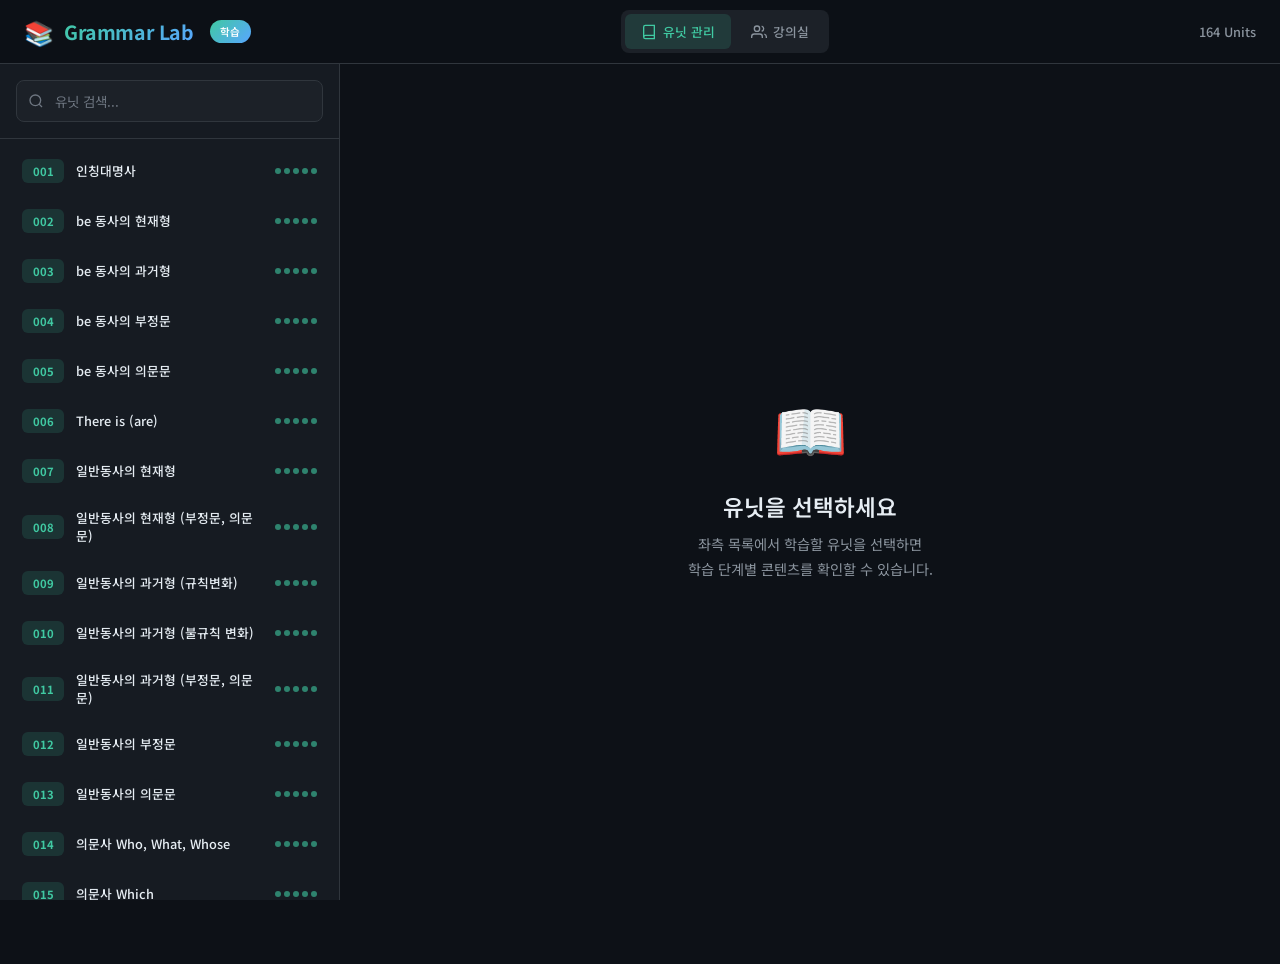
==== commit ac5aee1f: "feat: 인터랙티브 풀이 모드 + 학습 진도 추적 시스템 추가" ====
--- a/index.html
+++ b/index.html
@@ -3,8 +3,8 @@
 <head>
   <meta charset="UTF-8">
   <meta name="viewport" content="width=device-width, initial-scale=1.0">
-  <title>영어 문법 학습기 - 관리자</title>
-  <meta name="description" content="중등 영어 문법 학습 관리 시스템">
+  <title>Grammar Lab - 영어 문법 학습</title>
+  <meta name="description" content="중등 영어 문법 학습 시스템 - 개념부터 실전까지">
   <link rel="preconnect" href="https://fonts.googleapis.com">
   <link rel="preconnect" href="https://fonts.gstatic.com" crossorigin>
   <link href="https://fonts.googleapis.com/css2?family=Noto+Sans+KR:wght@300;400;500;600;700&family=Inter:wght@300;400;500;600;700&display=swap" rel="stylesheet">
@@ -21,7 +21,7 @@
         <span class="logo-icon">📚</span>
         <h1>Grammar Lab</h1>
       </div>
-      <span class="badge">관리자</span>
+      <span class="badge badge-learner">학습</span>
     </div>
     <nav class="header-tabs">
       <button class="header-tab active" data-tab="units" id="tabUnits">
@@ -76,13 +76,20 @@
           <div class="content-card" id="contentCard">
             <div class="content-header">
               <span class="content-stage-label" id="contentStageLabel"></span>
-              <div class="content-nav">
-                <button class="nav-btn" id="prevStageBtn" title="이전 단계">
-                  <svg viewBox="0 0 24 24" fill="none" stroke="currentColor" stroke-width="2"><polyline points="15 18 9 12 15 6"/></svg>
-                </button>
-                <button class="nav-btn" id="nextStageBtn" title="다음 단계">
-                  <svg viewBox="0 0 24 24" fill="none" stroke="currentColor" stroke-width="2"><polyline points="9 18 15 12 9 6"/></svg>
-                </button>
+              <div class="content-header-right">
+                <label class="solve-mode-toggle" id="solveModeToggle" title="풀이 모드 전환">
+                  <input type="checkbox" id="solveModeCheck">
+                  <span class="solve-mode-slider"></span>
+                  <span class="solve-mode-label" id="solveModeLabel">📖 열람</span>
+                </label>
+                <div class="content-nav">
+                  <button class="nav-btn" id="prevStageBtn" title="이전 단계">
+                    <svg viewBox="0 0 24 24" fill="none" stroke="currentColor" stroke-width="2"><polyline points="15 18 9 12 15 6"/></svg>
+                  </button>
+                  <button class="nav-btn" id="nextStageBtn" title="다음 단계">
+                    <svg viewBox="0 0 24 24" fill="none" stroke="currentColor" stroke-width="2"><polyline points="9 18 15 12 9 6"/></svg>
+                  </button>
+                </div>
               </div>
             </div>
             <div class="content-body" id="contentBody"></div>
--- a/style.css
+++ b/style.css
@@ -546,6 +546,9 @@
   font-size: 0.95rem;
   max-height: calc(100vh - 380px);
   overflow-y: auto;
+  word-wrap: break-word;
+  overflow-wrap: break-word;
+  word-break: keep-all;
 }
 
 .content-body h1 {
@@ -3639,3 +3642,139 @@
   background: var(--bg-hover);
   color: var(--text-primary);
 }
+
+/* ============================================
+   SOLVE MODE TOGGLE & PROGRESS
+   ============================================ */
+
+.content-header-right {
+  display: flex;
+  align-items: center;
+  gap: 12px;
+}
+
+.solve-mode-toggle {
+  display: flex;
+  align-items: center;
+  gap: 8px;
+  cursor: pointer;
+  user-select: none;
+  padding: 4px 10px;
+  border-radius: 20px;
+  background: var(--bg-card);
+  border: 1px solid var(--border);
+  transition: var(--transition);
+}
+
+.solve-mode-toggle:hover {
+  border-color: var(--accent);
+  background: var(--accent-dim);
+}
+
+.solve-mode-toggle input[type="checkbox"] {
+  display: none;
+}
+
+.solve-mode-slider {
+  width: 36px;
+  height: 20px;
+  background: var(--border-light);
+  border-radius: 10px;
+  position: relative;
+  transition: var(--transition);
+  flex-shrink: 0;
+}
+
+.solve-mode-slider::after {
+  content: '';
+  position: absolute;
+  top: 2px;
+  left: 2px;
+  width: 16px;
+  height: 16px;
+  background: var(--text-secondary);
+  border-radius: 50%;
+  transition: var(--transition);
+}
+
+.solve-mode-toggle input:checked + .solve-mode-slider {
+  background: var(--accent);
+}
+
+.solve-mode-toggle input:checked + .solve-mode-slider::after {
+  transform: translateX(16px);
+  background: white;
+}
+
+.solve-mode-label {
+  font-size: 0.78rem;
+  font-weight: 500;
+  color: var(--text-secondary);
+  white-space: nowrap;
+  transition: var(--transition);
+}
+
+.solve-mode-toggle input:checked ~ .solve-mode-label {
+  color: var(--accent);
+}
+
+/* Solve mode embedded in content area */
+.solve-mode-embed {
+  padding: 20px;
+  max-width: none;
+}
+
+.solve-mode-embed .sv-question-card {
+  max-width: 800px;
+  margin: 0 auto;
+}
+
+.solve-mode-embed .sv-results-card {
+  max-width: 600px;
+  margin: 0 auto;
+}
+
+/* Progress badge on unit list */
+.progress-badge {
+  position: absolute;
+  right: 8px;
+  top: 50%;
+  transform: translateY(-50%);
+  font-size: 0.7rem;
+  font-weight: 600;
+  color: var(--accent);
+  background: var(--accent-dim);
+  padding: 2px 6px;
+  border-radius: 8px;
+  pointer-events: none;
+}
+
+.progress-badge.in-progress {
+  color: var(--step-4);
+  background: rgba(247, 201, 72, 0.15);
+}
+
+.progress-badge.low-score {
+  color: var(--step-5);
+  background: rgba(255, 123, 114, 0.15);
+}
+
+.unit-item {
+  position: relative;
+}
+
+/* Badge learner */
+.badge-learner {
+  background: linear-gradient(135deg, var(--accent), #58a6ff) !important;
+  color: white !important;
+}
+
+/* Mobile: hide solve mode label text */
+@media (max-width: 768px) {
+  .solve-mode-label {
+    display: none;
+  }
+  .solve-mode-toggle {
+    padding: 4px 6px;
+  }
+}
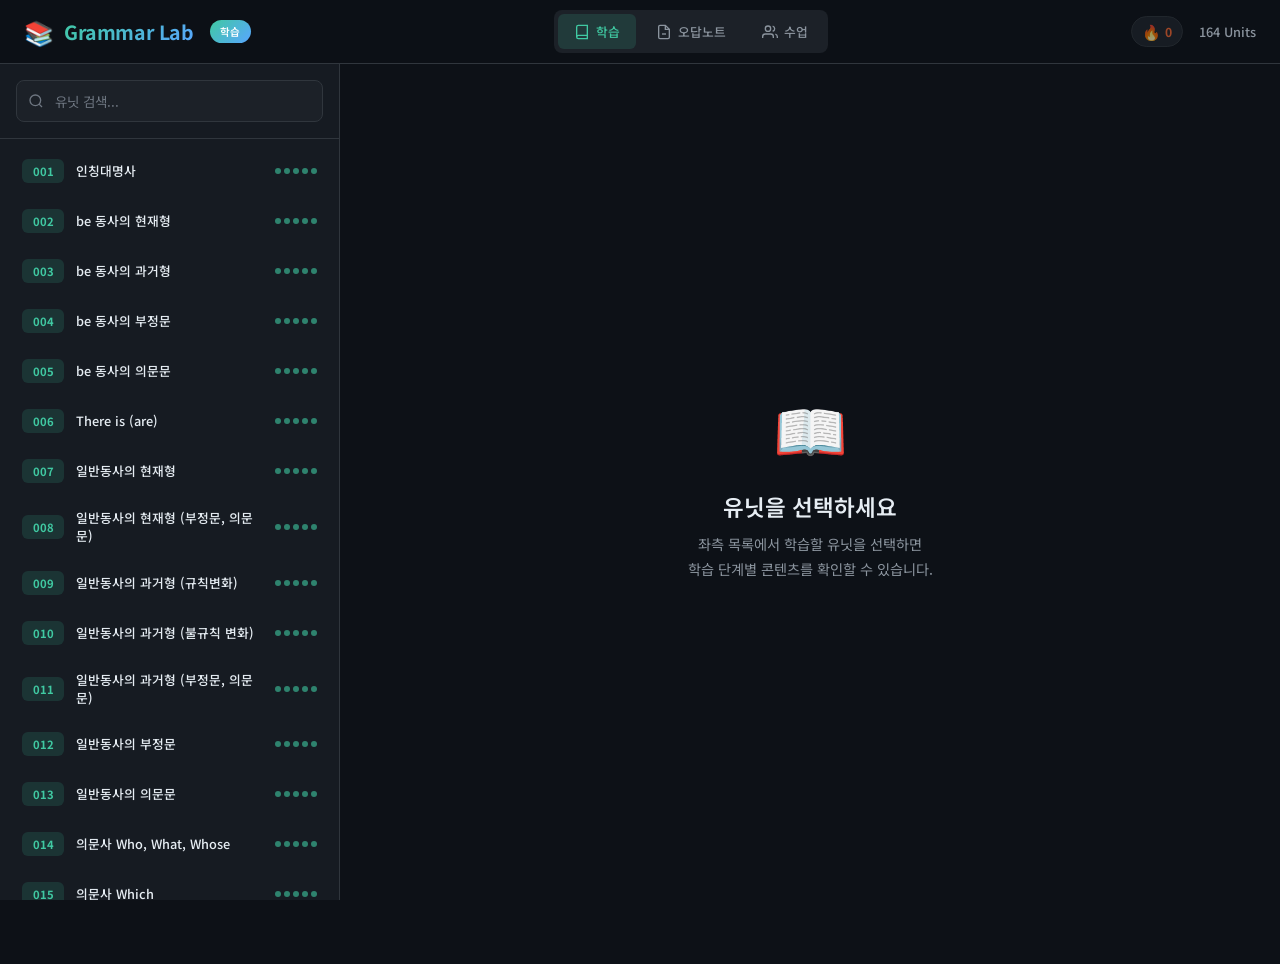
==== commit ee94c796: "feat: 오답노트+북마크+스트릭+배지+모바일최적화 추가" ====
--- a/index.html
+++ b/index.html
@@ -26,14 +26,22 @@
     <nav class="header-tabs">
       <button class="header-tab active" data-tab="units" id="tabUnits">
         <svg viewBox="0 0 24 24" fill="none" stroke="currentColor" stroke-width="2" width="16" height="16"><path d="M4 19.5A2.5 2.5 0 016.5 17H20"/><path d="M6.5 2H20v20H6.5A2.5 2.5 0 014 19.5v-15A2.5 2.5 0 016.5 2z"/></svg>
-        유닛 관리
+        <span class="tab-text">학습</span>
+      </button>
+      <button class="header-tab" data-tab="wrongnotes" id="tabWrongNotes">
+        <svg viewBox="0 0 24 24" fill="none" stroke="currentColor" stroke-width="2" width="16" height="16"><path d="M14 2H6a2 2 0 0 0-2 2v16a2 2 0 0 0 2 2h12a2 2 0 0 0 2-2V8z"/><polyline points="14 2 14 8 20 8"/><line x1="9" y1="15" x2="15" y2="15"/></svg>
+        <span class="tab-text">오답노트</span>
       </button>
       <button class="header-tab" data-tab="classrooms" id="tabClassrooms">
         <svg viewBox="0 0 24 24" fill="none" stroke="currentColor" stroke-width="2" width="16" height="16"><path d="M17 21v-2a4 4 0 00-4-4H5a4 4 0 00-4 4v2"/><circle cx="9" cy="7" r="4"/><path d="M23 21v-2a4 4 0 00-3-3.87"/><path d="M16 3.13a4 4 0 010 7.75"/></svg>
-        강의실
+        <span class="tab-text">수업</span>
       </button>
     </nav>
     <div class="header-right">
+      <div class="streak-display" id="streakDisplay" title="연속 학습일">
+        <span class="streak-fire">🔥</span>
+        <span class="streak-count" id="streakCount">0</span>
+      </div>
       <span class="unit-count" id="unitCount">0 Units</span>
     </div>
   </header>
@@ -99,7 +107,48 @@
     </div>
   </div>
 
-  <!-- ==================== TAB: 강의실 ==================== -->
+  <!-- ==================== TAB: 오답노트 ==================== -->
+  <div id="tab-wrongnotes" class="tab-content">
+    <div class="wrongnotes-container">
+      <div class="wrongnotes-header">
+        <div class="wn-stats">
+          <div class="wn-stat-card">
+            <div class="wn-stat-icon">❌</div>
+            <div class="wn-stat-value" id="wnTotalWrong">0</div>
+            <div class="wn-stat-label">틀린 문제</div>
+          </div>
+          <div class="wn-stat-card">
+            <div class="wn-stat-icon">📌</div>
+            <div class="wn-stat-value" id="wnBookmarkCount">0</div>
+            <div class="wn-stat-label">북마크</div>
+          </div>
+          <div class="wn-stat-card">
+            <div class="wn-stat-icon">🎯</div>
+            <div class="wn-stat-value" id="wnAvgScore">-</div>
+            <div class="wn-stat-label">평균 점수</div>
+          </div>
+          <div class="wn-stat-card">
+            <div class="wn-stat-icon">🔥</div>
+            <div class="wn-stat-value" id="wnStreak">0</div>
+            <div class="wn-stat-label">연속일</div>
+          </div>
+        </div>
+        <div class="wn-actions">
+          <button class="wn-action-btn" id="btnReviewWrong">🔄 틀린문제 복습</button>
+          <button class="wn-action-btn secondary" id="btnClearWrong">🗑️ 초기화</button>
+        </div>
+      </div>
+      <div class="wrongnotes-list" id="wrongNotesList">
+        <div class="wn-empty">
+          <div class="wn-empty-icon">🎉</div>
+          <p>틀린 문제가 없습니다!</p>
+          <p class="wn-empty-sub">풀이 모드에서 문제를 풀면 틀린 문제가 여기에 자동 수집됩니다.</p>
+        </div>
+      </div>
+    </div>
+  </div>
+
+  <!-- ==================== TAB: 수업 ==================== -->
   <div id="tab-classrooms" class="tab-content">
     <div id="classroom-container">
       <!-- Left: Classroom List -->
--- a/style.css
+++ b/style.css
@@ -3778,3 +3778,459 @@
     padding: 4px 6px;
   }
 }
+
+/* ============================================
+   WRONG NOTES TAB
+   ============================================ */
+
+.wrongnotes-container {
+  max-width: 900px;
+  margin: 0 auto;
+  padding: 24px;
+}
+
+.wrongnotes-header {
+  margin-bottom: 24px;
+}
+
+.wn-stats {
+  display: grid;
+  grid-template-columns: repeat(4, 1fr);
+  gap: 12px;
+  margin-bottom: 16px;
+}
+
+.wn-stat-card {
+  background: var(--bg-card);
+  border: 1px solid var(--border);
+  border-radius: var(--radius-md);
+  padding: 16px;
+  text-align: center;
+  transition: var(--transition);
+}
+
+.wn-stat-card:hover {
+  border-color: var(--accent);
+  transform: translateY(-2px);
+}
+
+.wn-stat-icon {
+  font-size: 1.8rem;
+  margin-bottom: 4px;
+}
+
+.wn-stat-value {
+  font-size: 1.5rem;
+  font-weight: 700;
+  color: var(--text-primary);
+}
+
+.wn-stat-label {
+  font-size: 0.75rem;
+  color: var(--text-muted);
+  margin-top: 2px;
+}
+
+.wn-actions {
+  display: flex;
+  gap: 8px;
+}
+
+.wn-action-btn {
+  padding: 10px 20px;
+  border: 1px solid var(--accent);
+  border-radius: var(--radius-sm);
+  background: var(--accent);
+  color: white;
+  font-weight: 600;
+  font-size: 0.85rem;
+  cursor: pointer;
+  transition: var(--transition);
+}
+
+.wn-action-btn:hover {
+  background: #35b08a;
+  transform: translateY(-1px);
+}
+
+.wn-action-btn.secondary {
+  background: transparent;
+  color: var(--text-secondary);
+  border-color: var(--border);
+}
+
+.wn-action-btn.secondary:hover {
+  border-color: var(--step-5);
+  color: var(--step-5);
+}
+
+.wn-empty {
+  text-align: center;
+  padding: 60px 20px;
+  color: var(--text-secondary);
+}
+
+.wn-empty-icon {
+  font-size: 3rem;
+  margin-bottom: 12px;
+}
+
+.wn-empty-sub {
+  font-size: 0.82rem;
+  color: var(--text-muted);
+  margin-top: 8px;
+}
+
+.wn-unit-group {
+  margin-bottom: 16px;
+}
+
+.wn-unit-header {
+  display: flex;
+  align-items: center;
+  gap: 8px;
+  padding: 10px 12px;
+  background: var(--bg-tertiary);
+  border-radius: var(--radius-sm) var(--radius-sm) 0 0;
+  border: 1px solid var(--border);
+  border-bottom: none;
+}
+
+.wn-unit-num {
+  display: inline-flex;
+  align-items: center;
+  justify-content: center;
+  width: 36px;
+  height: 24px;
+  border-radius: 6px;
+  background: var(--accent-dim);
+  color: var(--accent);
+  font-size: 0.75rem;
+  font-weight: 700;
+}
+
+.wn-unit-title {
+  flex: 1;
+  font-size: 0.85rem;
+  font-weight: 600;
+  color: var(--text-primary);
+}
+
+.wn-unit-count {
+  font-size: 0.75rem;
+  color: var(--text-muted);
+  background: var(--bg-card);
+  padding: 2px 8px;
+  border-radius: 10px;
+}
+
+.wn-item {
+  border: 1px solid var(--border);
+  border-top: none;
+  padding: 14px 16px;
+  background: var(--bg-card);
+  transition: var(--transition);
+}
+
+.wn-item:last-child {
+  border-radius: 0 0 var(--radius-sm) var(--radius-sm);
+}
+
+.wn-item:hover {
+  background: var(--bg-hover);
+}
+
+.wn-item-top {
+  display: flex;
+  justify-content: space-between;
+  align-items: center;
+  margin-bottom: 8px;
+}
+
+.wn-item-badge {
+  font-size: 0.75rem;
+  font-weight: 600;
+  padding: 2px 8px;
+  border-radius: 6px;
+}
+
+.wn-bookmark-btn {
+  background: none;
+  border: none;
+  font-size: 1rem;
+  cursor: pointer;
+  opacity: 0.5;
+  transition: var(--transition);
+}
+
+.wn-bookmark-btn:hover,
+.wn-bookmark-btn.active {
+  opacity: 1;
+  transform: scale(1.2);
+}
+
+.wn-item-body {
+  font-size: 0.82rem;
+  color: var(--text-secondary);
+  margin-bottom: 8px;
+  line-height: 1.4;
+}
+
+.wn-item-answer {
+  display: flex;
+  flex-direction: column;
+  gap: 4px;
+  font-size: 0.78rem;
+  margin-bottom: 8px;
+}
+
+.wn-label-wrong {
+  color: var(--step-5);
+}
+
+.wn-label-correct {
+  color: var(--accent);
+}
+
+.wn-item-retry {
+  background: none;
+  border: 1px solid var(--border);
+  color: var(--accent);
+  padding: 6px 12px;
+  border-radius: 6px;
+  font-size: 0.78rem;
+  cursor: pointer;
+  transition: var(--transition);
+}
+
+.wn-item-retry:hover {
+  background: var(--accent-dim);
+  border-color: var(--accent);
+}
+
+/* ============================================
+   STREAK DISPLAY
+   ============================================ */
+
+.streak-display {
+  display: flex;
+  align-items: center;
+  gap: 4px;
+  padding: 4px 10px;
+  border-radius: 16px;
+  background: var(--bg-card);
+  border: 1px solid var(--border);
+  transition: var(--transition);
+  opacity: 0.6;
+}
+
+.streak-display.active {
+  opacity: 1;
+  border-color: #ff6b35;
+  background: rgba(255, 107, 53, 0.1);
+}
+
+.streak-display.hot {
+  animation: fire-pulse 1.5s ease-in-out infinite;
+}
+
+@keyframes fire-pulse {
+  0%, 100% { box-shadow: 0 0 4px rgba(255, 107, 53, 0.3); }
+  50% { box-shadow: 0 0 12px rgba(255, 107, 53, 0.6); }
+}
+
+.streak-fire {
+  font-size: 1rem;
+}
+
+.streak-count {
+  font-size: 0.82rem;
+  font-weight: 700;
+  color: #ff6b35;
+}
+
+/* ============================================
+   BADGE TOAST
+   ============================================ */
+
+.badge-toast {
+  position: fixed;
+  top: -100px;
+  right: 24px;
+  z-index: 10000;
+  display: flex;
+  align-items: center;
+  gap: 12px;
+  padding: 16px 24px;
+  background: linear-gradient(135deg, var(--bg-card), var(--bg-tertiary));
+  border: 1px solid var(--accent);
+  border-radius: var(--radius-lg);
+  box-shadow: 0 8px 32px rgba(64, 201, 162, 0.3);
+  transition: top 0.4s cubic-bezier(0.34, 1.56, 0.64, 1);
+}
+
+.badge-toast.show {
+  top: 80px;
+}
+
+.badge-toast-icon {
+  font-size: 2.5rem;
+  animation: badge-bounce 0.6s cubic-bezier(0.34, 1.56, 0.64, 1);
+}
+
+@keyframes badge-bounce {
+  0% { transform: scale(0); }
+  50% { transform: scale(1.3); }
+  100% { transform: scale(1); }
+}
+
+.badge-toast-title {
+  font-size: 0.75rem;
+  color: var(--accent);
+  font-weight: 600;
+}
+
+.badge-toast-name {
+  font-size: 1rem;
+  font-weight: 700;
+  color: var(--text-primary);
+}
+
+.badge-toast-desc {
+  font-size: 0.78rem;
+  color: var(--text-secondary);
+}
+
+/* ============================================
+   4. MOBILE UX OPTIMIZATION
+   ============================================ */
+
+/* Stage stepper mobile */
+@media (max-width: 768px) {
+  .wn-stats {
+    grid-template-columns: repeat(2, 1fr);
+  }
+
+  .wn-actions {
+    flex-direction: column;
+  }
+
+  .wrongnotes-container {
+    padding: 12px;
+  }
+
+  /* Hide stage kbd shortcuts on mobile */
+  .stage-kbd {
+    display: none !important;
+  }
+
+  /* Stage stepper: smaller on mobile */
+  .stage-step .step-label {
+    font-size: 0.6rem;
+  }
+
+  .step-circle {
+    width: 32px;
+    height: 32px;
+    font-size: 0.8rem;
+  }
+
+  .stage-connector {
+    width: 16px;
+  }
+
+  /* Streak display compact */
+  .streak-display {
+    padding: 2px 6px;
+  }
+
+  .streak-fire {
+    font-size: 0.85rem;
+  }
+
+  .streak-count {
+    font-size: 0.75rem;
+  }
+
+  /* Header tabs: icon only on very small screens */
+  .header-tab .tab-text {
+    display: none;
+  }
+
+  .header-tab {
+    padding: 8px 12px;
+    gap: 0;
+  }
+
+  /* Badge toast mobile */
+  .badge-toast {
+    right: 12px;
+    left: 12px;
+    padding: 12px 16px;
+  }
+
+  .badge-toast.show {
+    top: 70px;
+  }
+
+  /* Solve mode question card padding */
+  .solve-mode-embed {
+    padding: 12px;
+  }
+
+  .sv-q-nav-dots {
+    display: none;
+  }
+
+  /* Content body full width */
+  .content-body {
+    padding: 12px;
+  }
+}
+
+/* Tablet: show tab text */
+@media (min-width: 480px) {
+  .header-tab .tab-text {
+    display: inline;
+  }
+}
+
+/* Touch-friendly click targets */
+@media (hover: none) {
+  .sv-choice-btn {
+    min-height: 48px;
+  }
+
+  .wn-bookmark-btn {
+    min-width: 44px;
+    min-height: 44px;
+    display: flex;
+    align-items: center;
+    justify-content: center;
+  }
+
+  .wn-item-retry {
+    min-height: 40px;
+    width: 100%;
+    text-align: center;
+  }
+
+  .nav-btn {
+    min-width: 40px;
+    min-height: 40px;
+  }
+}
+
+/* Swipe hint animation for stages */
+@media (max-width: 768px) {
+  .stage-stepper {
+    overflow-x: auto;
+    -webkit-overflow-scrolling: touch;
+    scrollbar-width: none;
+    padding: 16px 8px;
+  }
+
+  .stage-stepper::-webkit-scrollbar {
+    display: none;
+  }
+}
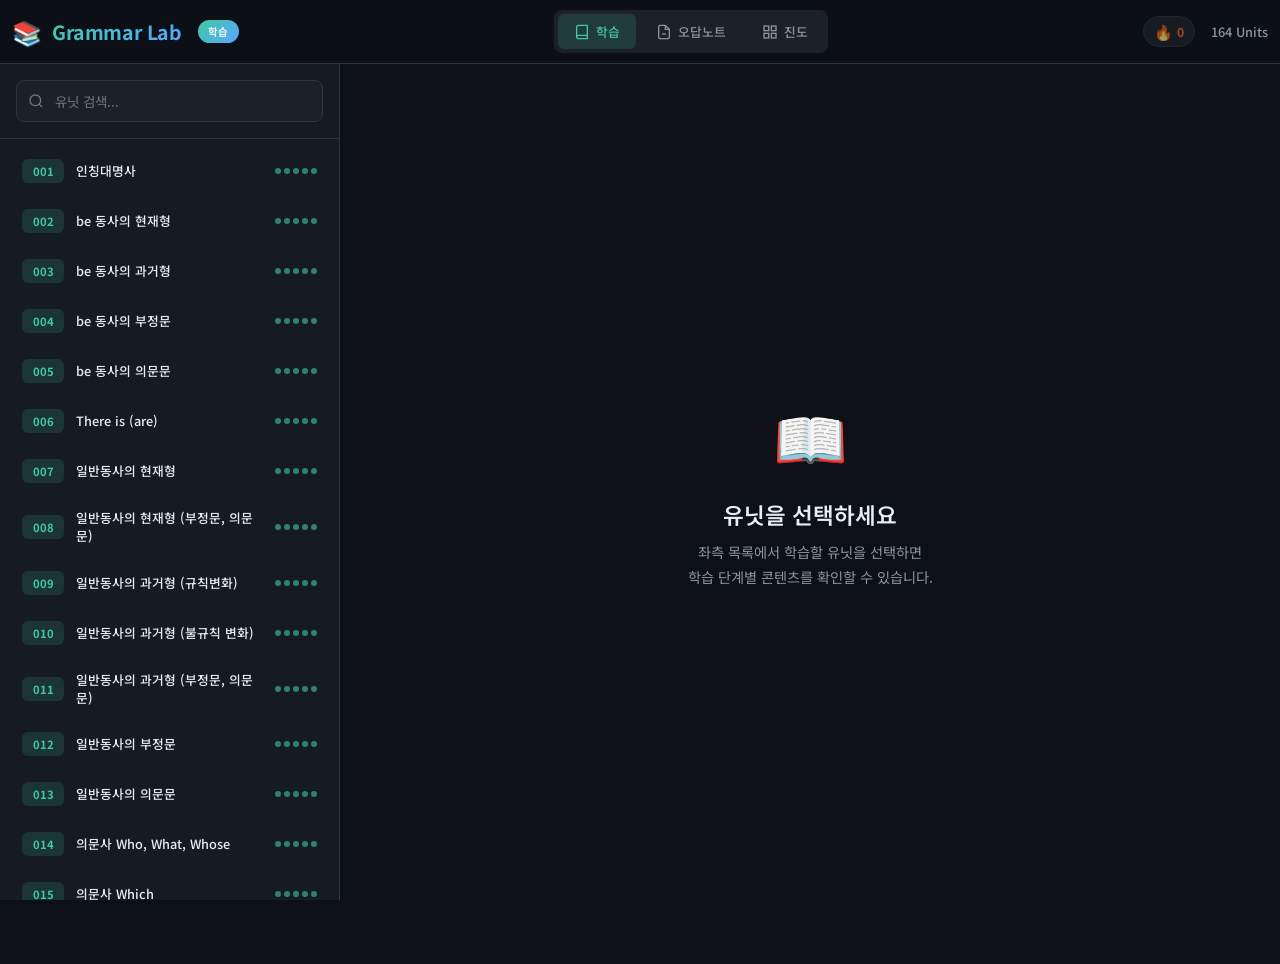
==== commit 4c8fb0d9: "feat: add progress dashboard tab with heatmap, badges, stage chart, recent history" ====
--- a/index.html
+++ b/index.html
@@ -32,9 +32,9 @@
         <svg viewBox="0 0 24 24" fill="none" stroke="currentColor" stroke-width="2" width="16" height="16"><path d="M14 2H6a2 2 0 0 0-2 2v16a2 2 0 0 0 2 2h12a2 2 0 0 0 2-2V8z"/><polyline points="14 2 14 8 20 8"/><line x1="9" y1="15" x2="15" y2="15"/></svg>
         <span class="tab-text">오답노트</span>
       </button>
-      <button class="header-tab" data-tab="classrooms" id="tabClassrooms">
-        <svg viewBox="0 0 24 24" fill="none" stroke="currentColor" stroke-width="2" width="16" height="16"><path d="M17 21v-2a4 4 0 00-4-4H5a4 4 0 00-4 4v2"/><circle cx="9" cy="7" r="4"/><path d="M23 21v-2a4 4 0 00-3-3.87"/><path d="M16 3.13a4 4 0 010 7.75"/></svg>
-        <span class="tab-text">수업</span>
+      <button class="header-tab" data-tab="dashboard" id="tabDashboard">
+        <svg viewBox="0 0 24 24" fill="none" stroke="currentColor" stroke-width="2" width="16" height="16"><rect x="3" y="3" width="7" height="7"/><rect x="14" y="3" width="7" height="7"/><rect x="14" y="14" width="7" height="7"/><rect x="3" y="14" width="7" height="7"/></svg>
+        <span class="tab-text">진도</span>
       </button>
     </nav>
     <div class="header-right">
@@ -148,7 +148,86 @@
     </div>
   </div>
 
-  <!-- ==================== TAB: 수업 ==================== -->
+  <!-- ==================== TAB: 진도 대시보드 ==================== -->
+  <div id="tab-dashboard" class="tab-content">
+    <div class="dashboard-container">
+
+      <!-- 요약 카드 -->
+      <div class="dash-summary-row" id="dashSummaryRow">
+        <div class="dash-stat-card" id="dashStatUnits">
+          <div class="dash-stat-icon">📚</div>
+          <div class="dash-stat-value" id="dashTotalStudied">0</div>
+          <div class="dash-stat-label">학습한 유닛</div>
+          <div class="dash-stat-sub" id="dashTotalOf">/ 164개</div>
+        </div>
+        <div class="dash-stat-card" id="dashStatStages">
+          <div class="dash-stat-icon">🎯</div>
+          <div class="dash-stat-value" id="dashAvgScore">-%</div>
+          <div class="dash-stat-label">평균 점수</div>
+        </div>
+        <div class="dash-stat-card" id="dashStatStreak">
+          <div class="dash-stat-icon">🔥</div>
+          <div class="dash-stat-value" id="dashStreak">0</div>
+          <div class="dash-stat-label">연속 학습일</div>
+        </div>
+        <div class="dash-stat-card" id="dashStatBadges">
+          <div class="dash-stat-icon">🏅</div>
+          <div class="dash-stat-value" id="dashBadgeCount">0</div>
+          <div class="dash-stat-label">획득 배지</div>
+        </div>
+      </div>
+
+      <!-- 전체 완료율 바 -->
+      <div class="dash-section">
+        <div class="dash-section-header">
+          <h3 class="dash-section-title">📊 전체 학습 완료율</h3>
+          <span class="dash-section-pct" id="dashCompletionPct">0%</span>
+        </div>
+        <div class="dash-completion-bar">
+          <div class="dash-completion-fill" id="dashCompletionFill" style="width:0%"></div>
+        </div>
+        <div class="dash-completion-labels">
+          <span id="dashCompletionDetail">0 / 164 유닛</span>
+          <span id="dashHighScore">최고 점수 유닛: -</span>
+        </div>
+      </div>
+
+      <!-- 배지 섹션 -->
+      <div class="dash-section">
+        <h3 class="dash-section-title">🏆 획득 배지</h3>
+        <div class="dash-badges-grid" id="dashBadgesGrid"></div>
+      </div>
+
+      <!-- 스테이지별 완료율 -->
+      <div class="dash-section">
+        <h3 class="dash-section-title">📈 스테이지별 완료율</h3>
+        <div class="dash-stages-chart" id="dashStagesChart"></div>
+      </div>
+
+      <!-- 최근 학습 유닛 -->
+      <div class="dash-section">
+        <div class="dash-section-header">
+          <h3 class="dash-section-title">🕐 최근 학습</h3>
+          <button class="dash-section-link" id="dashGoStudy">학습 탭으로 →</button>
+        </div>
+        <div class="dash-recent-list" id="dashRecentList"></div>
+      </div>
+
+      <!-- 전체 유닛 히트맵 -->
+      <div class="dash-section">
+        <h3 class="dash-section-title">🗺️ 유닛 완료 현황</h3>
+        <div class="dash-heatmap" id="dashHeatmap"></div>
+        <div class="dash-heatmap-legend">
+          <span class="dash-legend-item"><span class="dash-legend-dot dash-legend-none"></span>미학습</span>
+          <span class="dash-legend-item"><span class="dash-legend-dot dash-legend-low"></span>~49%</span>
+          <span class="dash-legend-item"><span class="dash-legend-dot dash-legend-mid"></span>50~79%</span>
+          <span class="dash-legend-item"><span class="dash-legend-dot dash-legend-high"></span>80%+</span>
+        </div>
+      </div>
+
+    </div>
+  </div>
+
   <div id="tab-classrooms" class="tab-content">
     <div id="classroom-container">
       <!-- Left: Classroom List -->
--- a/style.css
+++ b/style.css
@@ -856,6 +856,10 @@
   }
 
   .header-right {
+    gap: 6px;
+  }
+
+  .unit-count {
     display: none;
   }
 
@@ -3769,15 +3773,7 @@
   color: white !important;
 }
 
-/* Mobile: hide solve mode label text */
-@media (max-width: 768px) {
-  .solve-mode-label {
-    display: none;
-  }
-  .solve-mode-toggle {
-    padding: 4px 6px;
-  }
-}
+
 
 /* ============================================
    WRONG NOTES TAB
@@ -3787,6 +3783,8 @@
   max-width: 900px;
   margin: 0 auto;
   padding: 24px;
+  padding-top: calc(var(--header-height) + 24px);
+  min-height: 100vh;
 }
 
 .wrongnotes-header {
@@ -4105,18 +4103,80 @@
    4. MOBILE UX OPTIMIZATION
    ============================================ */
 
-/* Stage stepper mobile */
+/* ============================================
+   4. COMPREHENSIVE RESPONSIVE DESIGN
+   ============================================ */
+
+/* --- All elements: prevent horizontal overflow --- */
+*, *::before, *::after {
+  box-sizing: border-box;
+}
+
+img, video, svg {
+  max-width: 100%;
+  height: auto;
+}
+
+/* --- Chromebook / Narrow Desktop (≤1024px) --- */
+@media (max-width: 1024px) {
+  .wrongnotes-container {
+    padding: 20px;
+    padding-top: calc(var(--header-height) + 20px);
+  }
+
+  .wn-stat-value {
+    font-size: 1.3rem;
+  }
+}
+
+/* --- Tablet / Mobile (≤768px) --- */
 @media (max-width: 768px) {
+  /* Wrong notes stats: 2 columns */
   .wn-stats {
     grid-template-columns: repeat(2, 1fr);
+    gap: 8px;
+  }
+
+  .wn-stat-card {
+    padding: 12px 8px;
+  }
+
+  .wn-stat-icon {
+    font-size: 1.4rem;
+  }
+
+  .wn-stat-value {
+    font-size: 1.2rem;
+  }
+
+  .wn-stat-label {
+    font-size: 0.7rem;
   }
 
   .wn-actions {
     flex-direction: column;
   }
 
+  .wn-action-btn {
+    width: 100%;
+    text-align: center;
+  }
+
   .wrongnotes-container {
     padding: 12px;
+    padding-top: calc(var(--header-height) + 12px);
+  }
+
+  /* Wrong note items */
+  .wn-item-answer {
+    font-size: 0.75rem;
+  }
+
+  .wn-unit-title {
+    font-size: 0.78rem;
+    overflow: hidden;
+    text-overflow: ellipsis;
+    white-space: nowrap;
   }
 
   /* Hide stage kbd shortcuts on mobile */
@@ -4124,19 +4184,14 @@
     display: none !important;
   }
 
-  /* Stage stepper: smaller on mobile */
-  .stage-step .step-label {
-    font-size: 0.6rem;
-  }
-
-  .step-circle {
-    width: 32px;
-    height: 32px;
-    font-size: 0.8rem;
-  }
-
-  .stage-connector {
-    width: 16px;
+  /* Header tabs: icon only */
+  .header-tab .tab-text {
+    display: none;
+  }
+
+  .header-tab {
+    padding: 8px 12px;
+    gap: 0;
   }
 
   /* Streak display compact */
@@ -4150,16 +4205,6 @@
 
   .streak-count {
     font-size: 0.75rem;
-  }
-
-  /* Header tabs: icon only on very small screens */
-  .header-tab .tab-text {
-    display: none;
-  }
-
-  .header-tab {
-    padding: 8px 12px;
-    gap: 0;
   }
 
   /* Badge toast mobile */
@@ -4173,29 +4218,362 @@
     top: 70px;
   }
 
-  /* Solve mode question card padding */
+  /* Solve mode embedded */
   .solve-mode-embed {
-    padding: 12px;
-  }
-
+    padding: 12px 8px;
+  }
+
+  .solve-mode-embed .sv-question-card {
+    border-radius: var(--radius-sm);
+  }
+
+  /* Nav dots: scrollable on mobile */
   .sv-q-nav-dots {
+    overflow-x: auto;
+    max-width: 40vw;
+    scrollbar-width: none;
+    justify-content: flex-start;
+  }
+
+  .sv-q-nav-dots::-webkit-scrollbar {
     display: none;
   }
 
-  /* Content body full width */
+  .sv-q-nav {
+    flex-wrap: nowrap;
+  }
+
+  /* Content body */
   .content-body {
     padding: 12px;
-  }
-}
-
-/* Tablet: show tab text */
+    word-break: break-word;
+    overflow-wrap: break-word;
+  }
+
+  /* Choice buttons stack vertically */
+  .sv-choices-area {
+    gap: 6px;
+  }
+
+  .sv-choice-btn {
+    padding: 10px 12px;
+    font-size: 0.82rem;
+  }
+
+  .sv-choice-num {
+    width: 22px;
+    height: 22px;
+    font-size: 0.65rem;
+    flex-shrink: 0;
+  }
+
+  .sv-choice-text {
+    word-break: break-word;
+    line-height: 1.3;
+  }
+
+  /* Confirm bar */
+  .sv-confirm-bar {
+    flex-wrap: wrap;
+    gap: 6px;
+    padding: 8px;
+  }
+
+  .sv-confirm-text {
+    font-size: 0.75rem;
+    flex: 1;
+    min-width: 0;
+  }
+
+  /* Write input */
+  .sv-write-input {
+    font-size: 0.85rem;
+    min-height: 44px;
+  }
+
+  .sv-write-submit {
+    min-height: 44px;
+    padding: 8px 14px;
+    font-size: 0.8rem;
+    white-space: nowrap;
+  }
+
+  /* Results card */
+  .sv-results-card {
+    padding: 20px 16px;
+  }
+
+  .sv-results-emoji {
+    font-size: 3rem;
+  }
+
+  .sv-results-score {
+    gap: 4px;
+  }
+
+  .sv-result-item {
+    flex-direction: column;
+    gap: 4px;
+  }
+
+  /* Progress bar */
+  .sv-progress-area {
+    flex-direction: column;
+    gap: 4px;
+  }
+
+  .sv-progress-text {
+    font-size: 0.72rem;
+  }
+
+  /* Stage stepper scrollable */
+  .stage-stepper {
+    overflow-x: auto;
+    -webkit-overflow-scrolling: touch;
+    scrollbar-width: none;
+    padding: 14px 8px;
+  }
+
+  .stage-stepper::-webkit-scrollbar {
+    display: none;
+  }
+
+  /* Content header */
+  .content-header-right {
+    gap: 6px;
+  }
+
+  .solve-mode-label {
+    display: none;
+  }
+
+  .solve-mode-toggle {
+    padding: 4px 6px;
+  }
+
+  /* Q result */
+  .sv-q-result {
+    padding: 16px;
+  }
+
+  .sv-q-result-text {
+    font-size: 0.9rem;
+  }
+
+  .sv-q-result-answer,
+  .sv-q-result-yours {
+    font-size: 0.8rem;
+    word-break: break-all;
+  }
+}
+
+/* --- Tablet: show tab text again --- */
 @media (min-width: 480px) {
   .header-tab .tab-text {
     display: inline;
   }
 }
 
-/* Touch-friendly click targets */
+/* --- Small phone (≤420px) - iPhone SE, Mini --- */
+@media (max-width: 420px) {
+  html {
+    font-size: 13px;
+  }
+
+  #app-header {
+    padding: 0 8px;
+  }
+
+  .logo h1 {
+    font-size: 0.95rem;
+  }
+
+  .badge {
+    display: none;
+  }
+
+  .header-tabs {
+    padding: 2px;
+    gap: 1px;
+  }
+
+  .header-tab {
+    padding: 6px 8px;
+  }
+
+  .header-tab svg {
+    width: 13px;
+    height: 13px;
+  }
+
+  /* Wrong notes: single column stats */
+  .wn-stats {
+    grid-template-columns: repeat(2, 1fr);
+    gap: 6px;
+  }
+
+  .wn-stat-card {
+    padding: 10px 6px;
+  }
+
+  .wn-stat-icon {
+    font-size: 1.2rem;
+    margin-bottom: 2px;
+  }
+
+  .wn-stat-value {
+    font-size: 1.1rem;
+  }
+
+  .wn-stat-label {
+    font-size: 0.65rem;
+  }
+
+  /* Stage stepper: ultra compact */
+  .step-circle {
+    width: 28px;
+    height: 28px;
+    font-size: 0.75rem;
+  }
+
+  .step-label {
+    font-size: 0.55rem;
+  }
+
+  .stage-connector {
+    width: 8px;
+  }
+
+  /* Unit detail header */
+  .unit-number {
+    font-size: 0.8rem;
+    padding: 4px 10px;
+  }
+
+  .unit-title {
+    font-size: 1rem;
+  }
+
+  /* Solve mode */
+  .sv-q-badge {
+    font-size: 0.78rem;
+  }
+
+  .sv-q-body {
+    font-size: 0.82rem;
+  }
+
+  /* Nav buttons */
+  .sv-q-nav-btn {
+    padding: 8px 10px;
+    font-size: 0.75rem;
+  }
+
+  /* Streak: tiny */
+  .streak-display {
+    padding: 2px 4px;
+    border-radius: 10px;
+  }
+
+  .streak-fire {
+    font-size: 0.75rem;
+  }
+
+  .streak-count {
+    font-size: 0.7rem;
+  }
+
+  /* Content card */
+  .content-header {
+    padding: 8px 10px;
+  }
+
+  .content-stage-label {
+    font-size: 0.75rem;
+  }
+
+  .nav-btn {
+    width: 28px;
+    height: 28px;
+  }
+
+  .nav-btn svg {
+    width: 12px;
+    height: 12px;
+  }
+
+  /* Wrong note items compact */
+  .wn-item {
+    padding: 10px 12px;
+  }
+
+  .wn-item-body {
+    font-size: 0.75rem;
+  }
+
+  .wn-item-retry {
+    font-size: 0.72rem;
+    padding: 6px 10px;
+  }
+
+  /* Badges toast */
+  .badge-toast {
+    right: 8px;
+    left: 8px;
+    padding: 10px 12px;
+    gap: 8px;
+  }
+
+  .badge-toast-icon {
+    font-size: 2rem;
+  }
+
+  .badge-toast-name {
+    font-size: 0.85rem;
+  }
+
+  .badge-toast-desc {
+    font-size: 0.7rem;
+  }
+}
+
+/* --- Very small phone (≤320px) - iPhone SE 1st gen --- */
+@media (max-width: 320px) {
+  html {
+    font-size: 12px;
+  }
+
+  .logo-icon {
+    display: none;
+  }
+
+  .logo h1 {
+    font-size: 0.85rem;
+  }
+
+  /* Stats: single column */
+  .wn-stats {
+    grid-template-columns: 1fr 1fr;
+    gap: 4px;
+  }
+
+  .wn-stat-card {
+    padding: 8px 4px;
+  }
+
+  /* Step circle tiny */
+  .step-circle {
+    width: 24px;
+    height: 24px;
+    font-size: 0.7rem;
+  }
+
+  .step-label {
+    display: none;
+  }
+}
+
+/* --- Touch-friendly click targets --- */
 @media (hover: none) {
   .sv-choice-btn {
     min-height: 48px;
@@ -4210,27 +4588,201 @@
   }
 
   .wn-item-retry {
-    min-height: 40px;
+    min-height: 44px;
     width: 100%;
     text-align: center;
   }
 
   .nav-btn {
-    min-width: 40px;
+    min-width: 36px;
+    min-height: 36px;
+  }
+
+  .sv-write-submit {
+    min-height: 44px;
+  }
+
+  .sv-confirm-submit,
+  .sv-confirm-cancel {
     min-height: 40px;
-  }
-}
-
-/* Swipe hint animation for stages */
+    padding: 8px 16px;
+  }
+
+  .wn-action-btn {
+    min-height: 44px;
+  }
+}
+
+/* --- Safe area (notched phones) --- */
+@supports (padding: env(safe-area-inset-bottom)) {
+  #app-header {
+    padding-left: max(12px, env(safe-area-inset-left));
+    padding-right: max(12px, env(safe-area-inset-right));
+  }
+
+  .wrongnotes-container,
+  #mainContent,
+  .classroom-main {
+    padding-left: max(16px, env(safe-area-inset-left));
+    padding-right: max(16px, env(safe-area-inset-right));
+    padding-bottom: max(16px, env(safe-area-inset-bottom));
+  }
+
+  .sv-q-nav {
+    padding-bottom: max(8px, env(safe-area-inset-bottom));
+  }
+}
+
+/* ============================================
+   PROGRESS DASHBOARD
+   ============================================ */
+
+.dashboard-container {
+  max-width: 960px;
+  margin: 0 auto;
+  padding: 24px;
+  padding-top: calc(var(--header-height) + 24px);
+  min-height: 100vh;
+}
+
+.dash-summary-row {
+  display: grid;
+  grid-template-columns: repeat(4, 1fr);
+  gap: 14px;
+  margin-bottom: 28px;
+}
+
+.dash-stat-card {
+  background: var(--bg-card);
+  border: 1px solid var(--border);
+  border-radius: var(--radius-md);
+  padding: 20px 16px;
+  text-align: center;
+  transition: var(--transition);
+  position: relative;
+  overflow: hidden;
+}
+
+.dash-stat-card::before {
+  content: '';
+  position: absolute;
+  top: 0; left: 0; right: 0;
+  height: 3px;
+  background: linear-gradient(90deg, var(--accent), #6ee7b7);
+  opacity: 0;
+  transition: opacity var(--transition);
+}
+
+.dash-stat-card:hover { border-color: var(--accent); transform: translateY(-3px); box-shadow: 0 8px 24px rgba(64,201,162,0.12); }
+.dash-stat-card:hover::before { opacity: 1; }
+
+.dash-stat-icon { font-size: 2rem; margin-bottom: 8px; }
+.dash-stat-value { font-size: 2rem; font-weight: 800; color: var(--text-primary); line-height: 1; margin-bottom: 4px; }
+.dash-stat-label { font-size: 0.75rem; color: var(--text-muted); }
+.dash-stat-sub { font-size: 0.7rem; color: var(--text-muted); margin-top: 2px; }
+
+.dash-section {
+  background: var(--bg-card);
+  border: 1px solid var(--border);
+  border-radius: var(--radius-md);
+  padding: 22px 24px;
+  margin-bottom: 18px;
+}
+
+.dash-section-header { display: flex; justify-content: space-between; align-items: center; margin-bottom: 16px; }
+.dash-section-title { font-size: 0.95rem; font-weight: 700; color: var(--text-primary); margin: 0 0 16px 0; }
+.dash-section-header .dash-section-title { margin: 0; }
+.dash-section-pct { font-size: 1.6rem; font-weight: 800; color: var(--accent); }
+
+.dash-section-link {
+  background: none;
+  border: 1px solid var(--border);
+  color: var(--accent);
+  padding: 6px 14px;
+  border-radius: 20px;
+  font-size: 0.78rem;
+  font-weight: 600;
+  cursor: pointer;
+  transition: var(--transition);
+  font-family: inherit;
+}
+.dash-section-link:hover { background: var(--accent-dim); border-color: var(--accent); }
+
+.dash-completion-bar { height: 12px; background: var(--bg-tertiary); border-radius: 8px; overflow: hidden; margin-bottom: 10px; }
+.dash-completion-fill { height: 100%; background: linear-gradient(90deg, var(--accent), #6ee7b7); border-radius: 8px; transition: width 0.8s cubic-bezier(0.34,1.2,0.64,1); }
+.dash-completion-labels { display: flex; justify-content: space-between; font-size: 0.78rem; color: var(--text-muted); }
+
+.dash-badges-grid { display: grid; grid-template-columns: repeat(auto-fill, minmax(110px, 1fr)); gap: 10px; }
+.dash-badge-item {
+  display: flex; flex-direction: column; align-items: center; gap: 6px;
+  padding: 16px 10px; border-radius: var(--radius-sm); border: 1px solid var(--border);
+  text-align: center; transition: var(--transition); cursor: default;
+}
+.dash-badge-item.earned { background: var(--accent-dim); border-color: var(--accent); }
+.dash-badge-item.locked { opacity: 0.35; filter: grayscale(1); }
+.dash-badge-item.earned:hover { transform: translateY(-2px); box-shadow: 0 4px 16px rgba(64,201,162,0.2); }
+.dash-badge-icon { font-size: 1.8rem; }
+.dash-badge-name { font-size: 0.72rem; font-weight: 700; color: var(--text-primary); }
+.dash-badge-desc { font-size: 0.65rem; color: var(--text-muted); line-height: 1.3; }
+
+.dash-stages-chart { display: flex; flex-direction: column; gap: 14px; }
+.dash-stage-row { display: grid; grid-template-columns: 60px 1fr 100px; align-items: center; gap: 12px; }
+.dash-stage-label { font-size: 0.82rem; font-weight: 700; text-align: right; }
+.dash-stage-bar-wrap { display: flex; align-items: center; gap: 10px; }
+.dash-stage-bar { flex: 1; height: 10px; background: var(--bg-tertiary); border-radius: 6px; overflow: hidden; }
+.dash-stage-bar-fill { height: 100%; border-radius: 6px; transition: width 0.7s cubic-bezier(0.34,1.2,0.64,1); }
+.dash-stage-pct { font-size: 0.8rem; font-weight: 700; color: var(--text-secondary); width: 36px; text-align: right; flex-shrink: 0; }
+.dash-stage-detail { font-size: 0.72rem; color: var(--text-muted); }
+
+.dash-recent-list { display: flex; flex-direction: column; gap: 8px; }
+.dash-recent-item {
+  display: flex; justify-content: space-between; align-items: center;
+  padding: 12px 16px; border: 1px solid var(--border); border-radius: var(--radius-sm);
+  cursor: pointer; transition: var(--transition);
+}
+.dash-recent-item:hover { background: var(--bg-hover); border-color: var(--accent); transform: translateX(4px); }
+.dash-recent-unit { display: flex; align-items: center; gap: 10px; min-width: 0; }
+.dash-recent-num { font-size: 0.75rem; font-weight: 700; color: var(--accent); background: var(--accent-dim); padding: 2px 8px; border-radius: 6px; flex-shrink: 0; }
+.dash-recent-title { font-size: 0.85rem; color: var(--text-primary); overflow: hidden; text-overflow: ellipsis; white-space: nowrap; }
+.dash-recent-meta { display: flex; align-items: center; gap: 10px; flex-shrink: 0; }
+.dash-recent-stage { font-size: 0.72rem; font-weight: 700; }
+.dash-recent-score { font-size: 0.8rem; font-weight: 700; }
+.dash-recent-date { font-size: 0.7rem; color: var(--text-muted); }
+.dash-empty { text-align: center; padding: 40px 20px; color: var(--text-muted); font-size: 0.88rem; }
+
+.dash-heatmap {
+  display: grid;
+  grid-template-columns: repeat(auto-fill, minmax(26px, 1fr));
+  gap: 4px;
+  margin-bottom: 12px;
+}
+.dash-heatmap-cell {
+  aspect-ratio: 1; border-radius: 4px; background: var(--bg-tertiary);
+  border: 1px solid var(--border); cursor: pointer;
+  transition: transform var(--transition), box-shadow var(--transition);
+}
+.dash-heatmap-cell:hover { transform: scale(1.3); z-index: 10; box-shadow: 0 2px 8px rgba(0,0,0,0.3); }
+.dash-heatmap-cell.dash-hm-low { background: rgba(255,101,132,0.45); border-color: rgba(255,101,132,0.4); }
+.dash-heatmap-cell.dash-hm-mid { background: rgba(247,201,72,0.55); border-color: rgba(247,201,72,0.5); }
+.dash-heatmap-cell.dash-hm-high { background: rgba(64,201,162,0.7); border-color: rgba(64,201,162,0.6); }
+
+.dash-heatmap-legend { display: flex; align-items: center; gap: 16px; font-size: 0.72rem; color: var(--text-muted); justify-content: flex-end; }
+.dash-legend-item { display: flex; align-items: center; gap: 5px; }
+.dash-legend-dot { width: 12px; height: 12px; border-radius: 3px; border: 1px solid var(--border); }
+.dash-legend-none { background: var(--bg-tertiary); }
+.dash-legend-low { background: rgba(255,101,132,0.45); border-color: rgba(255,101,132,0.4); }
+.dash-legend-mid { background: rgba(247,201,72,0.55); border-color: rgba(247,201,72,0.5); }
+.dash-legend-high { background: rgba(64,201,162,0.7); border-color: rgba(64,201,162,0.6); }
+
 @media (max-width: 768px) {
-  .stage-stepper {
-    overflow-x: auto;
-    -webkit-overflow-scrolling: touch;
-    scrollbar-width: none;
-    padding: 16px 8px;
-  }
-
-  .stage-stepper::-webkit-scrollbar {
-    display: none;
-  }
-}
+  .dashboard-container { padding: 12px; padding-top: calc(var(--header-height) + 12px); }
+  .dash-summary-row { grid-template-columns: repeat(2, 1fr); gap: 10px; }
+  .dash-stat-value { font-size: 1.6rem; }
+  .dash-section { padding: 16px; }
+  .dash-stage-row { grid-template-columns: 52px 1fr 80px; gap: 8px; }
+  .dash-stage-detail { display: none; }
+  .dash-badges-grid { grid-template-columns: repeat(auto-fill, minmax(90px, 1fr)); }
+  .dash-heatmap { grid-template-columns: repeat(auto-fill, minmax(20px, 1fr)); gap: 3px; }
+  .dash-recent-title { max-width: 120px; }
+  .dash-recent-date { display: none; }
+}
